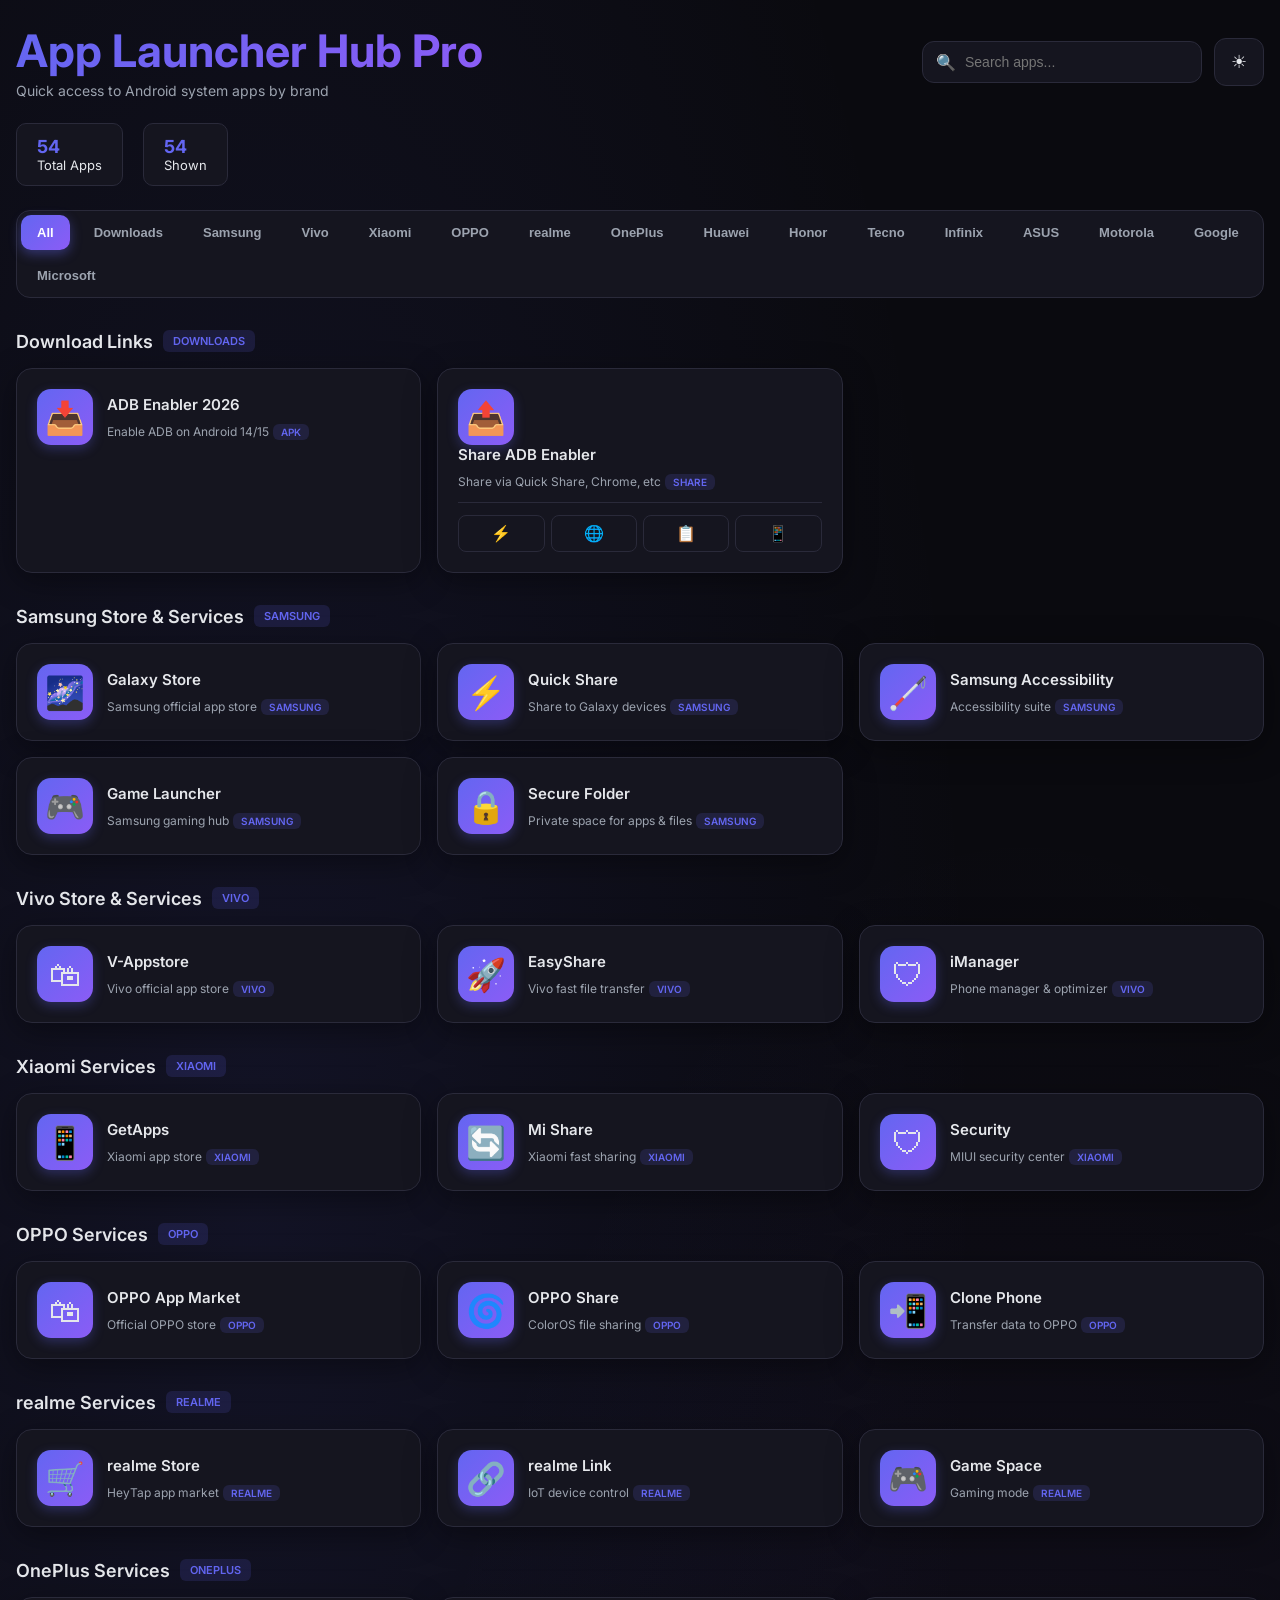
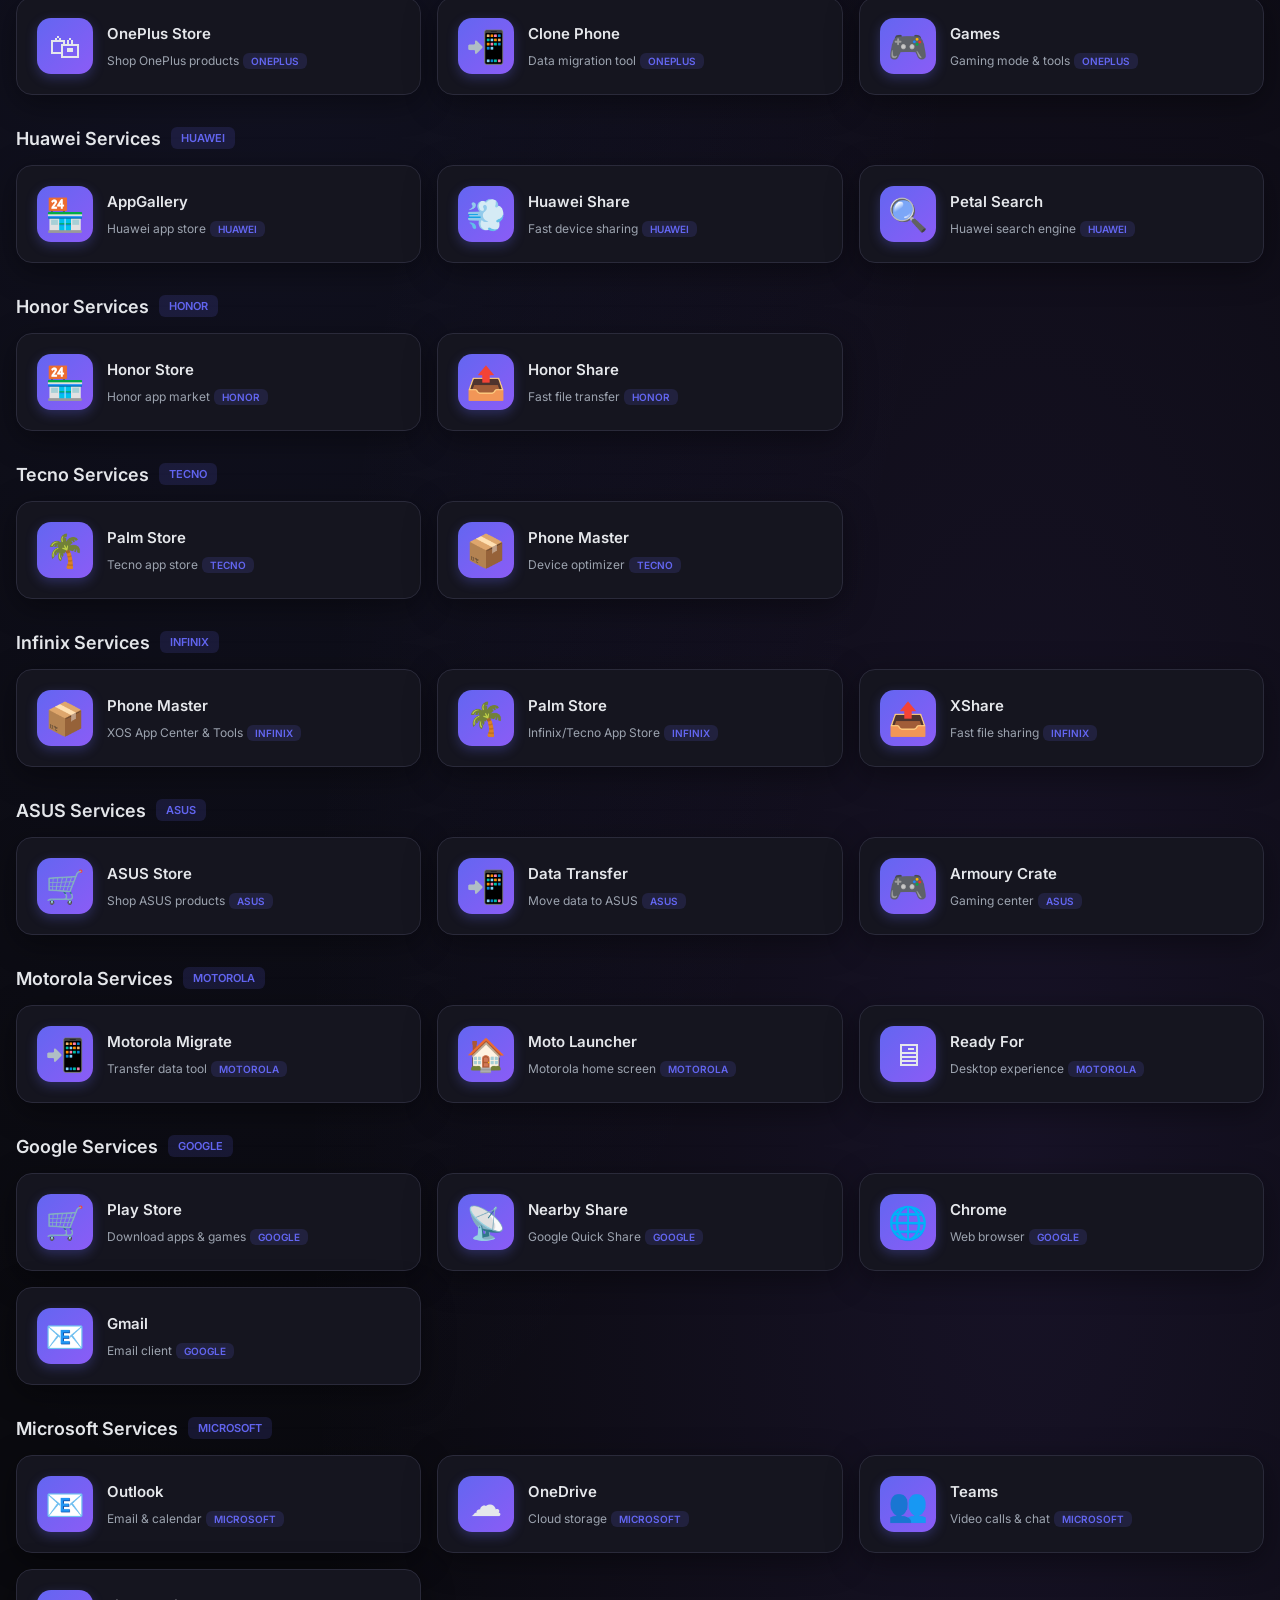
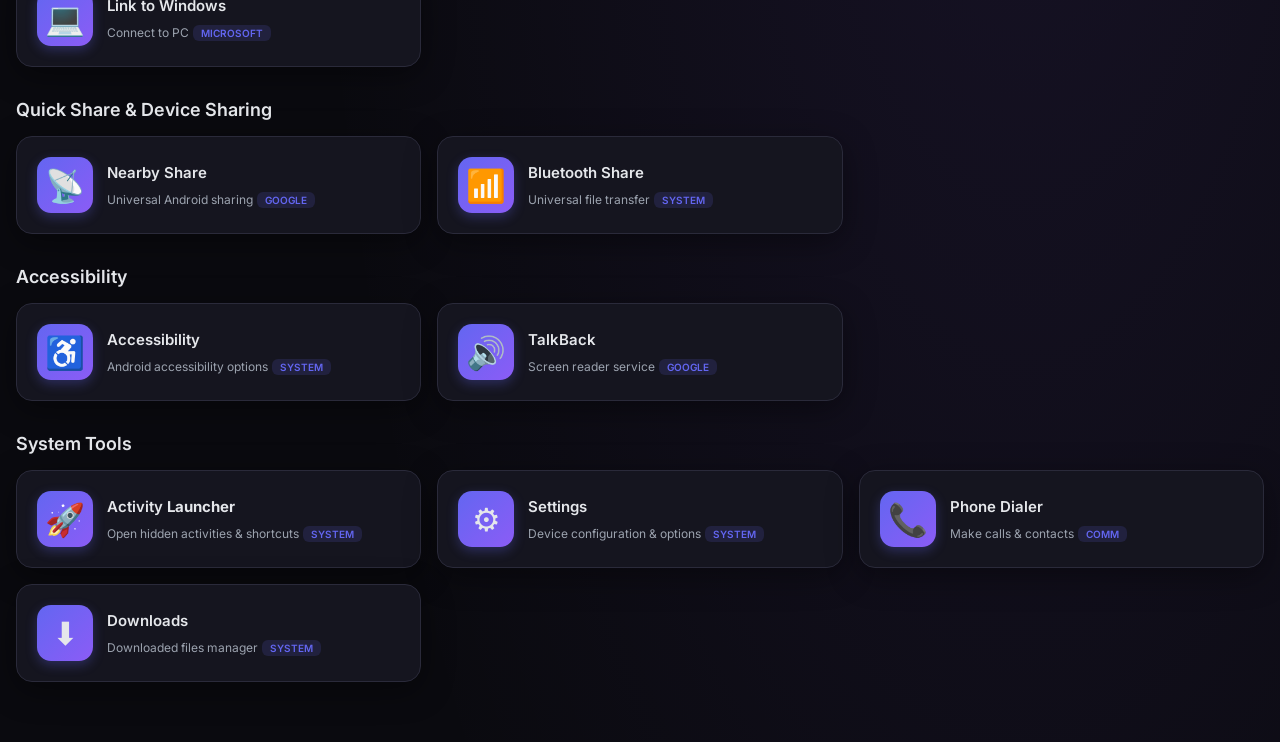
==== index.html @ 44a45a63 "Update index.html" ====
<!DOCTYPE html>
<html lang="en">
<head>
<meta charset="UTF-8">
<meta name="viewport" content="width=device-width, initial-scale=1.0">
<title>App Launcher Hub Pro</title>
<link href="https://fonts.googleapis.com/css2?family=Inter:wght@400;500;600;700&display=swap" rel="stylesheet">
<link rel="stylesheet" href="./style.css">
</head>
<body>
<div class="container">
  <header>
    <div class="title-group">
      <h1>App Launcher Hub Pro</h1>
      <p class="subtitle">Quick access to Android system apps by brand</p>
    </div>
    <div class="controls">
      <div class="search-wrapper">
        <span class="search-icon">🔍</span>
        <input type="text" id="search" placeholder="Search apps...">
      </div>
      <button class="theme-toggle" id="themeToggle">🌙</button>
    </div>
  </header>

  <div class="stats">
    <div class="stat">
      <strong id="totalApps">0</strong>
      Total Apps
    </div>
    <div class="stat">
      <strong id="visibleApps">0</strong>
      Shown
    </div>
  </div>

  <div class="brand-tabs">
    <button class="brand-tab active" data-brand="all">All</button>
    <button class="brand-tab" data-brand="downloads">Downloads</button>
    <button class="brand-tab" data-brand="samsung">Samsung</button>
    <button class="brand-tab" data-brand="vivo">Vivo</button>
    <button class="brand-tab" data-brand="xiaomi">Xiaomi</button>
    <button class="brand-tab" data-brand="oppo">OPPO</button>
    <button class="brand-tab" data-brand="realme">realme</button>
    <button class="brand-tab" data-brand="oneplus">OnePlus</button>
    <button class="brand-tab" data-brand="huawei">Huawei</button>
    <button class="brand-tab" data-brand="honor">Honor</button>
    <button class="brand-tab" data-brand="tecno">Tecno</button>
    <button class="brand-tab" data-brand="infinix">Infinix</button>
    <button class="brand-tab" data-brand="asus">ASUS</button>
    <button class="brand-tab" data-brand="motorola">Motorola</button>
    <button class="brand-tab" data-brand="google">Google</button>
    <button class="brand-tab" data-brand="microsoft">Microsoft</button>
  </div>

  <!-- DOWNLOADS SECTION - DITO KA MAG LAGAY NG LINKS MO -->
  <div class="brand-section" data-brand="downloads">
    <h2 class="section-title">Download Links <span class="section-badge">DOWNLOADS</span></h2>
    
    <div class="grid" id="downloadsGrid">
      
  <!-- ADB ENABLER 2026 - Original mo -->
  <div class="app-card" data-name="adb enabler 2026 apk download">
    <a href="https://www.mediafire.com/file/n7kdr7wq1h5ior5/OctoAdbEnabler.apk/file" target="_blank" rel="noopener">
      <div class="icon">📥</div>
      <div class="app-info">
        <span class="app-name">ADB Enabler 2026</span>
        <span class="app-desc">Enable ADB on Android 14/15</span>
        <span class="app-tag">APK</span>
      </div>
    </a>
  </div>

  <!-- SHARE CARD - Para sa ADB Enabler link mo -->
  <div class="app-card" data-name="share adb enabler 2026">
    <div class="icon">📤</div>
    <div class="app-info">
      <span class="app-name">Share ADB Enabler</span>
      <span class="app-desc">Share via Quick Share, Chrome, etc</span>
      <span class="app-tag">SHARE</span>
    </div>
    <div class="share-actions">
      <button class="share-btn" onclick="shareToQuickShare('https://www.mediafire.com/file/n7kdr7wq1h5ior5/OctoAdbEnabler.apk/file', 'ADB Enabler 2026')" title="Quick Share">⚡</button>
      <button class="share-btn" onclick="shareToChrome('https://www.mediafire.com/file/n7kdr7wq1h5ior5/OctoAdbEnabler.apk/file')" title="Open in Chrome">🌐</button>
      <button class="share-btn" onclick="copyLink('https://www.mediafire.com/file/n7kdr7wq1h5ior5/OctoAdbEnabler.apk/file', this)" title="Copy Link">📋</button>
      <button class="share-btn" onclick="nativeShare('https://www.mediafire.com/file/n7kdr7wq1h5ior5/OctoAdbEnabler.apk/file', 'ADB Enabler 2026')" title="More Options">📱</button>
    </div>
  </div>

</div>

    <!-- SAMSUNG -->
  <div class="brand-section" data-brand="samsung">
    <h2 class="section-title">Samsung Store & Services <span class="section-badge">SAMSUNG</span></h2>
    <div class="grid">
      <div class="app-card" data-name="samsung galaxy store">
        <a href="intent://com.sec.android.app.samsungapps/#Intent;scheme=android-app;end" target="_blank" rel="noopener">
          <div class="icon">🌌</div>
          <div class="app-info">
            <span class="app-name">Galaxy Store</span>
            <span class="app-desc">Samsung official app store</span>
            <span class="app-tag">SAMSUNG</span>
          </div>
        </a>
      </div>

      <div class="app-card" data-name="samsung quick share sharelive">
        <a href="intent://com.samsung.android.app.sharelive/#Intent;scheme=android-app;end" target="_blank" rel="noopener">
          <div class="icon">⚡</div>
          <div class="app-info">
            <span class="app-name">Quick Share</span>
            <span class="app-desc">Share to Galaxy devices</span>
            <span class="app-tag">SAMSUNG</span>
          </div>
        </a>
      </div>

      <div class="app-card" data-name="samsung accessibility">
        <a href="intent://com.samsung.accessibility/#Intent;scheme=android-app;end" target="_blank" rel="noopener">
          <div class="icon">🦯</div>
          <div class="app-info">
            <span class="app-name">Samsung Accessibility</span>
            <span class="app-desc">Accessibility suite</span>
            <span class="app-tag">SAMSUNG</span>
          </div>
        </a>
      </div>

      <div class="app-card" data-name="game launcher samsung">
        <a href="intent://com.samsung.android.gamehome/#Intent;scheme=android-app;end" target="_blank" rel="noopener">
          <div class="icon">🎮</div>
          <div class="app-info">
            <span class="app-name">Game Launcher</span>
            <span class="app-desc">Samsung gaming hub</span>
            <span class="app-tag">SAMSUNG</span>
          </div>
        </a>
      </div>

      <div class="app-card" data-name="secure folder samsung">
        <a href="intent://com.samsung.knox.securefolder/#Intent;scheme=android-app;end" target="_blank" rel="noopener">
          <div class="icon">🔒</div>
          <div class="app-info">
            <span class="app-name">Secure Folder</span>
            <span class="app-desc">Private space for apps & files</span>
            <span class="app-tag">SAMSUNG</span>
          </div>
        </a>
      </div>
    </div>
  </div>

  <!-- VIVO -->
  <div class="brand-section" data-brand="vivo">
    <h2 class="section-title">Vivo Store & Services <span class="section-badge">VIVO</span></h2>
    <div class="grid">
      <div class="app-card" data-name="vivo v-appstore app store">
        <a href="intent://com.vivo.appstore/#Intent;scheme=android-app;end" target="_blank" rel="noopener">
          <div class="icon">🛍</div>
          <div class="app-info">
            <span class="app-name">V-Appstore</span>
            <span class="app-desc">Vivo official app store</span>
            <span class="app-tag">VIVO</span>
          </div>
        </a>
      </div>

      <div class="app-card" data-name="vivo easyshare">
        <a href="intent://com.vivo.easyshare/#Intent;scheme=android-app;end" target="_blank" rel="noopener">
          <div class="icon">🚀</div>
          <div class="app-info">
            <span class="app-name">EasyShare</span>
            <span class="app-desc">Vivo fast file transfer</span>
            <span class="app-tag">VIVO</span>
          </div>
        </a>
      </div>

      <div class="app-card" data-name="vivo imanager iqoo secure">
        <a href="intent://com.iqoo.secure/#Intent;scheme=android-app;end" target="_blank" rel="noopener">
          <div class="icon">🛡</div>
          <div class="app-info">
            <span class="app-name">iManager</span>
            <span class="app-desc">Phone manager & optimizer</span>
            <span class="app-tag">VIVO</span>
          </div>
        </a>
      </div>
    </div>
  </div>

  <!-- XIAOMI -->
  <div class="brand-section" data-brand="xiaomi">
    <h2 class="section-title">Xiaomi Services <span class="section-badge">XIAOMI</span></h2>
    <div class="grid">
      <div class="app-card" data-name="xiaomi mi store getapps">
        <a href="intent://com.xiaomi.mipicks/#Intent;scheme=android-app;end" target="_blank" rel="noopener">
          <div class="icon">📱</div>
          <div class="app-info">
            <span class="app-name">GetApps</span>
            <span class="app-desc">Xiaomi app store</span>
            <span class="app-tag">XIAOMI</span>
          </div>
        </a>
      </div>

      <div class="app-card" data-name="xiaomi mi share">
        <a href="intent://com.miui.mishare/#Intent;scheme=android-app;end" target="_blank" rel="noopener">
          <div class="icon">🔄</div>
          <div class="app-info">
            <span class="app-name">Mi Share</span>
            <span class="app-desc">Xiaomi fast sharing</span>
            <span class="app-tag">XIAOMI</span>
          </div>
        </a>
      </div>

      <div class="app-card" data-name="xiaomi security center">
        <a href="intent://com.miui.securitycenter/#Intent;scheme=android-app;end" target="_blank" rel="noopener">
          <div class="icon">🛡</div>
          <div class="app-info">
            <span class="app-name">Security</span>
            <span class="app-desc">MIUI security center</span>
            <span class="app-tag">XIAOMI</span>
          </div>
        </a>
      </div>
    </div>
  </div>

  <!-- OPPO -->
  <div class="brand-section" data-brand="oppo">
    <h2 class="section-title">OPPO Services <span class="section-badge">OPPO</span></h2>
    <div class="grid">
      <div class="app-card" data-name="oppo app market">
        <a href="intent://com.oppo.market/#Intent;scheme=android-app;end" target="_blank" rel="noopener">
          <div class="icon">🛍</div>
          <div class="app-info">
            <span class="app-name">OPPO App Market</span>
            <span class="app-desc">Official OPPO store</span>
            <span class="app-tag">OPPO</span>
          </div>
        </a>
      </div>

      <div class="app-card" data-name="oppo share coloros">
        <a href="intent://com.coloros.sharescreen/#Intent;scheme=android-app;end" target="_blank" rel="noopener">
          <div class="icon">🌀</div>
          <div class="app-info">
            <span class="app-name">OPPO Share</span>
            <span class="app-desc">ColorOS file sharing</span>
            <span class="app-tag">OPPO</span>
          </div>
        </a>
      </div>

      <div class="app-card" data-name="oppo clone phone">
        <a href="intent://com.coloros.backuprestore/#Intent;scheme=android-app;end" target="_blank" rel="noopener">
          <div class="icon">📲</div>
          <div class="app-info">
            <span class="app-name">Clone Phone</span>
            <span class="app-desc">Transfer data to OPPO</span>
            <span class="app-tag">OPPO</span>
          </div>
        </a>
      </div>
    </div>
  </div>

  <!-- REALME -->
  <div class="brand-section" data-brand="realme">
    <h2 class="section-title">realme Services <span class="section-badge">REALME</span></h2>
    <div class="grid">
      <div class="app-card" data-name="realme store app market heytap">
        <a href="intent://com.heytap.market/#Intent;scheme=android-app;end" target="_blank" rel="noopener">
          <div class="icon">🛒</div>
          <div class="app-info">
            <span class="app-name">realme Store</span>
            <span class="app-desc">HeyTap app market</span>
            <span class="app-tag">REALME</span>
          </div>
        </a>
      </div>

      <div class="app-card" data-name="realme link">
        <a href="intent://com.realme.link/#Intent;scheme=android-app;end" target="_blank" rel="noopener">
          <div class="icon">🔗</div>
          <div class="app-info">
            <span class="app-name">realme Link</span>
            <span class="app-desc">IoT device control</span>
            <span class="app-tag">REALME</span>
          </div>
        </a>
      </div>

      <div class="app-card" data-name="realme game space">
        <a href="intent://com.coloros.gamespace/#Intent;scheme=android-app;end" target="_blank" rel="noopener">
          <div class="icon">🎮</div>
          <div class="app-info">
            <span class="app-name">Game Space</span>
            <span class="app-desc">Gaming mode</span>
            <span class="app-tag">REALME</span>
          </div>
        </a>
      </div>
    </div>
  </div>

  <!-- ONEPLUS -->
  <div class="brand-section" data-brand="oneplus">
    <h2 class="section-title">OnePlus Services <span class="section-badge">ONEPLUS</span></h2>
    <div class="grid">
      <div class="app-card" data-name="oneplus store">
        <a href="intent://com.oneplus.store/#Intent;scheme=android-app;end" target="_blank" rel="noopener">
          <div class="icon">🛍</div>
          <div class="app-info">
            <span class="app-name">OnePlus Store</span>
            <span class="app-desc">Shop OnePlus products</span>
            <span class="app-tag">ONEPLUS</span>
          </div>
        </a>
      </div>

      <div class="app-card" data-name="oneplus clone phone">
        <a href="intent://com.oneplus.backuprestore/#Intent;scheme=android-app;end" target="_blank" rel="noopener">
          <div class="icon">📲</div>
          <div class="app-info">
            <span class="app-name">Clone Phone</span>
            <span class="app-desc">Data migration tool</span>
            <span class="app-tag">ONEPLUS</span>
          </div>
        </a>
      </div>

      <div class="app-card" data-name="oneplus games">
        <a href="intent://com.oneplus.games/#Intent;scheme=android-app;end" target="_blank" rel="noopener">
          <div class="icon">🎮</div>
          <div class="app-info">
            <span class="app-name">Games</span>
            <span class="app-desc">Gaming mode & tools</span>
            <span class="app-tag">ONEPLUS</span>
          </div>
        </a>
      </div>
    </div>
  </div>

  <!-- HUAWEI -->
  <div class="brand-section" data-brand="huawei">
    <h2 class="section-title">Huawei Services <span class="section-badge">HUAWEI</span></h2>
    <div class="grid">
      <div class="app-card" data-name="huawei appgallery">
        <a href="intent://com.huawei.appmarket/#Intent;scheme=android-app;end" target="_blank" rel="noopener">
          <div class="icon">🏪</div>
          <div class="app-info">
            <span class="app-name">AppGallery</span>
            <span class="app-desc">Huawei app store</span>
            <span class="app-tag">HUAWEI</span>
          </div>
        </a>
      </div>

      <div class="app-card" data-name="huawei share airsharing">
        <a href="intent://com.huawei.android.airsharing/#Intent;scheme=android-app;end" target="_blank" rel="noopener">
          <div class="icon">💨</div>
          <div class="app-info">
            <span class="app-name">Huawei Share</span>
            <span class="app-desc">Fast device sharing</span>
            <span class="app-tag">HUAWEI</span>
          </div>
        </a>
      </div>

      <div class="app-card" data-name="huawei petal search">
        <a href="intent://com.huawei.search/#Intent;scheme=android-app;end" target="_blank" rel="noopener">
          <div class="icon">🔍</div>
          <div class="app-info">
            <span class="app-name">Petal Search</span>
            <span class="app-desc">Huawei search engine</span>
            <span class="app-tag">HUAWEI</span>
          </div>
        </a>
      </div>
    </div>
  </div>

  <!-- HONOR -->
  <div class="brand-section" data-brand="honor">
    <h2 class="section-title">Honor Services <span class="section-badge">HONOR</span></h2>
    <div class="grid">
      <div class="app-card" data-name="honor app market">
        <a href="intent://com.hihonor.appmarket/#Intent;scheme=android-app;end" target="_blank" rel="noopener">
          <div class="icon">🏪</div>
          <div class="app-info">
            <span class="app-name">Honor Store</span>
            <span class="app-desc">Honor app market</span>
            <span class="app-tag">HONOR</span>
          </div>
        </a>
      </div>

      <div class="app-card" data-name="honor share">
        <a href="intent://com.hihonor.hishare/#Intent;scheme=android-app;end" target="_blank" rel="noopener">
          <div class="icon">📤</div>
          <div class="app-info">
            <span class="app-name">Honor Share</span>
            <span class="app-desc">Fast file transfer</span>
            <span class="app-tag">HONOR</span>
          </div>
        </a>
      </div>
    </div>
  </div>

  <!-- TECNO -->
  <div class="brand-section" data-brand="tecno">
    <h2 class="section-title">Tecno Services <span class="section-badge">TECNO</span></h2>
    <div class="grid">
      <div class="app-card" data-name="tecno palm store app">
        <a href="intent://com.transsion.appstore/#Intent;scheme=android-app;end" target="_blank" rel="noopener">
          <div class="icon">🌴</div>
          <div class="app-info">
            <span class="app-name">Palm Store</span>
            <span class="app-desc">Tecno app store</span>
            <span class="app-tag">TECNO</span>
          </div>
        </a>
      </div>

      <div class="app-card" data-name="tecno phone master">
        <a href="intent://com.transsion.phonemaster/#Intent;scheme=android-app;end" target="_blank" rel="noopener">
          <div class="icon">📦</div>
          <div class="app-info">
            <span class="app-name">Phone Master</span>
            <span class="app-desc">Device optimizer</span>
            <span class="app-tag">TECNO</span>
          </div>
        </a>
      </div>
    </div>
  </div>

  <!-- INFINIX -->
  <div class="brand-section" data-brand="infinix">
    <h2 class="section-title">Infinix Services <span class="section-badge">INFINIX</span></h2>
    <div class="grid">
      <div class="app-card" data-name="infinix xshare app center xos">
        <a href="intent://com.transsion.phonemaster/#Intent;scheme=android-app;end" target="_blank" rel="noopener">
          <div class="icon">📦</div>
          <div class="app-info">
            <span class="app-name">Phone Master</span>
            <span class="app-desc">XOS App Center & Tools</span>
            <span class="app-tag">INFINIX</span>
          </div>
        </a>
      </div>

      <div class="app-card" data-name="infinix palm store app">
        <a href="intent://com.transsion.appstore/#Intent;scheme=android-app;end" target="_blank" rel="noopener">
          <div class="icon">🌴</div>
          <div class="app-info">
            <span class="app-name">Palm Store</span>
            <span class="app-desc">Infinix/Tecno App Store</span>
            <span class="app-tag">INFINIX</span>
          </div>
        </a>
      </div>

      <div class="app-card" data-name="infinix xshare">
        <a href="intent://com.transsion.xshare/#Intent;scheme=android-app;end" target="_blank" rel="noopener">
          <div class="icon">📤</div>
          <div class="app-info">
            <span class="app-name">XShare</span>
            <span class="app-desc">Fast file sharing</span>
            <span class="app-tag">INFINIX</span>
          </div>
        </a>
      </div>
    </div>
  </div>

  <!-- ASUS -->
 <div class="brand-section" data-brand="asus">
    <h2 class="section-title">ASUS Services <span class="section-badge">ASUS</span></h2>
    <div class="grid">
      <div class="app-card" data-name="asus store">
        <a href="intent://com.asus.eestore/#Intent;scheme=android-app;end" target="_blank" rel="noopener">
          <div class="icon">🛒</div>
          <div class="app-info">
            <span class="app-name">ASUS Store</span>
            <span class="app-desc">Shop ASUS products</span>
            <span class="app-tag">ASUS</span>
          </div>
        </a>
      </div>

      <div class="app-card" data-name="asus data transfer">
        <a href="intent://com.asus.datatransfer/#Intent;scheme=android-app;end" target="_blank" rel="noopener">
          <div class="icon">📲</div>
          <div class="app-info">
            <span class="app-name">Data Transfer</span>
            <span class="app-desc">Move data to ASUS</span>
            <span class="app-tag">ASUS</span>
          </div>
        </a>
      </div>

      <div class="app-card" data-name="asus armoury crate">
        <a href="intent://com.asus.armoury.crate/#Intent;scheme=android-app;end" target="_blank" rel="noopener">
          <div class="icon">🎮</div>
          <div class="app-info">
            <span class="app-name">Armoury Crate</span>
            <span class="app-desc">Gaming center</span>
            <span class="app-tag">ASUS</span>
          </div>
        </a>
      </div>
    </div>
  </div>

  <!-- MOTOROLA -->
  <div class="brand-section" data-brand="motorola">
    <h2 class="section-title">Motorola Services <span class="section-badge">MOTOROLA</span></h2>
    <div class="grid">
      <div class="app-card" data-name="motorola migrate">
        <a href="intent://com.motorola.migrate/#Intent;scheme=android-app;end" target="_blank" rel="noopener">
          <div class="icon">📲</div>
          <div class="app-info">
            <span class="app-name">Motorola Migrate</span>
            <span class="app-desc">Transfer data tool</span>
            <span class="app-tag">MOTOROLA</span>
          </div>
        </a>
      </div>

      <div class="app-card" data-name="moto app launcher">
        <a href="intent://com.motorola.launcher3/#Intent;scheme=android-app;end" target="_blank" rel="noopener">
          <div class="icon">🏠</div>
          <div class="app-info">
            <span class="app-name">Moto Launcher</span>
            <span class="app-desc">Motorola home screen</span>
            <span class="app-tag">MOTOROLA</span>
          </div>
        </a>
      </div>

      <div class="app-card" data-name="moto ready for">
        <a href="intent://com.motorola.readyforassistant/#Intent;scheme=android-app;end" target="_blank" rel="noopener">
          <div class="icon">🖥</div>
          <div class="app-info">
            <span class="app-name">Ready For</span>
            <span class="app-desc">Desktop experience</span>
            <span class="app-tag">MOTOROLA</span>
          </div>
        </a>
      </div>
    </div>
  </div>

  <!-- GOOGLE -->
  <div class="brand-section" data-brand="google">
    <h2 class="section-title">Google Services <span class="section-badge">GOOGLE</span></h2>
    <div class="grid">
      <div class="app-card" data-name="google play store">
        <a href="intent://com.android.vending/#Intent;scheme=android-app;end" target="_blank" rel="noopener">
          <div class="icon">🛒</div>
          <div class="app-info">
            <span class="app-name">Play Store</span>
            <span class="app-desc">Download apps & games</span>
            <span class="app-tag">GOOGLE</span>
          </div>
        </a>
      </div>

      <div class="app-card" data-name="google nearby share quick share">
        <a href="intent://com.google.android.gms/.nearby.sharing.ReceiveSurfaceActivity/#Intent;scheme=android-app;end" target="_blank" rel="noopener">
          <div class="icon">📡</div>
          <div class="app-info">
            <span class="app-name">Nearby Share</span>
            <span class="app-desc">Google Quick Share</span>
            <span class="app-tag">GOOGLE</span>
          </div>
        </a>
      </div>

      <div class="app-card" data-name="google chrome browser">
        <a href="intent://com.android.chrome/#Intent;scheme=android-app;end" target="_blank" rel="noopener">
          <div class="icon">🌐</div>
          <div class="app-info">
            <span class="app-name">Chrome</span>
            <span class="app-desc">Web browser</span>
            <span class="app-tag">GOOGLE</span>
          </div>
        </a>
      </div>

      <div class="app-card" data-name="gmail email">
        <a href="intent://com.google.android.gm/#Intent;scheme=android-app;end" target="_blank" rel="noopener">
          <div class="icon">📧</div>
          <div class="app-info">
            <span class="app-name">Gmail</span>
            <span class="app-desc">Email client</span>
            <span class="app-tag">GOOGLE</span>
          </div>
        </a>
      </div>
    </div>
  </div>

  <!-- MICROSOFT -->
  <div class="brand-section" data-brand="microsoft">
    <h2 class="section-title">Microsoft Services <span class="section-badge">MICROSOFT</span></h2>
    <div class="grid">
      <div class="app-card" data-name="microsoft outlook">
        <a href="intent://com.microsoft.office.outlook/#Intent;scheme=android-app;end" target="_blank" rel="noopener">
          <div class="icon">📧</div>
          <div class="app-info">
            <span class="app-name">Outlook</span>
            <span class="app-desc">Email & calendar</span>
            <span class="app-tag">MICROSOFT</span>
          </div>
        </a>
      </div>

      <div class="app-card" data-name="microsoft onedrive">
        <a href="intent://com.microsoft.skydrive/#Intent;scheme=android-app;end" target="_blank" rel="noopener">
          <div class="icon">☁</div>
          <div class="app-info">
            <span class="app-name">OneDrive</span>
            <span class="app-desc">Cloud storage</span>
            <span class="app-tag">MICROSOFT</span>
          </div>
        </a>
      </div>

      <div class="app-card" data-name="microsoft teams">
        <a href="intent://com.microsoft.teams/#Intent;scheme=android-app;end" target="_blank" rel="noopener">
          <div class="icon">👥</div>
          <div class="app-info">
            <span class="app-name">Teams</span>
            <span class="app-desc">Video calls & chat</span>
            <span class="app-tag">MICROSOFT</span>
          </div>
        </a>
      </div>

      <div class="app-card" data-name="link to windows">
        <a href="intent://com.microsoft.appmanager/#Intent;scheme=android-app;end" target="_blank" rel="noopener">
          <div class="icon">💻</div>
          <div class="app-info">
            <span class="app-name">Link to Windows</span>
            <span class="app-desc">Connect to PC</span>
            <span class="app-tag">MICROSOFT</span>
          </div>
        </a>
      </div>
    </div>
  </div>

  <!-- ALL APPS / SYSTEM -->
  <div class="brand-section" data-brand="all">
    <h2 class="section-title">Quick Share & Device Sharing</h2>
    <div class="grid">
      <div class="app-card" data-name="google nearby share quick share">
        <a href="intent://com.google.android.gms/.nearby.sharing.ReceiveSurfaceActivity/#Intent;scheme=android-app;end" target="_blank" rel="noopener">
          <div class="icon">📡</div>
          <div class="app-info">
            <span class="app-name">Nearby Share</span>
            <span class="app-desc">Universal Android sharing</span>
            <span class="app-tag">GOOGLE</span>
          </div>
        </a>
      </div>

      <div class="app-card" data-name="bluetooth share file transfer">
        <a href="intent://com.android.bluetooth/#Intent;scheme=android-app;end" target="_blank" rel="noopener">
          <div class="icon">📶</div>
          <div class="app-info">
            <span class="app-name">Bluetooth Share</span>
            <span class="app-desc">Universal file transfer</span>
            <span class="app-tag">SYSTEM</span>
          </div>
        </a>
      </div>
    </div>

    <h2 class="section-title">Accessibility</h2>
    <div class="grid">
      <div class="app-card" data-name="accessibility settings">
        <a href="intent://com.android.settings/.accessibility.AccessibilitySettingsActivity/#Intent;scheme=android-app;end" target="_blank" rel="noopener">
          <div class="icon">♿</div>
          <div class="app-info">
            <span class="app-name">Accessibility</span>
            <span class="app-desc">Android accessibility options</span>
            <span class="app-tag">SYSTEM</span>
          </div>
        </a>
      </div>

      <div class="app-card" data-name="talkback screen reader">
        <a href="intent://com.google.android.marvin.talkback/#Intent;scheme=android-app;end" target="_blank" rel="noopener">
          <div class="icon">🔊</div>
          <div class="app-info">
            <span class="app-name">TalkBack</span>
            <span class="app-desc">Screen reader service</span>
            <span class="app-tag">GOOGLE</span>
          </div>
        </a>
      </div>
    </div>

    <h2 class="section-title">System Tools</h2>
    <div class="grid">
      <div class="app-card" data-name="activity launcher hidden activities">
        <a href="intent://de.szalkowski.activitylauncher/#Intent;scheme=android-app;end" target="_blank" rel="noopener">
          <div class="icon">🚀</div>
          <div class="app-info">
            <span class="app-name">Activity <strong>Launcher</strong></span>
            <span class="app-desc">Open hidden activities & shortcuts</span>
            <span class="app-tag">SYSTEM</span>
          </div>
        </a>
      </div>

      <div class="app-card" data-name="settings device configuration">
        <a href="intent://com.android.settings/#Intent;scheme=android-app;end" target="_blank" rel="noopener">
          <div class="icon">⚙</div>
          <div class="app-info">
            <span class="app-name">Settings</span>
            <span class="app-desc">Device configuration & options</span>
            <span class="app-tag">SYSTEM</span>
          </div>
        </a>
      </div>

      <div class="app-card" data-name="phone dialer call">
        <a href="intent://com.android.dialer/#Intent;scheme=android-app;end" target="_blank" rel="noopener">
          <div class="icon">📞</div>
          <div class="app-info">
            <span class="app-name">Phone Dialer</span>
            <span class="app-desc">Make calls & contacts</span>
            <span class="app-tag">COMM</span>
          </div>
        </a>
      </div>

      <div class="app-card" data-name="downloads files">
        <a href="intent://com.android.documentsui/#Intent;scheme=android-app;end" target="_blank" rel="noopener">
          <div class="icon">⬇</div>
          <div class="app-info">
            <span class="app-name">Downloads</span>
            <span class="app-desc">Downloaded files manager</span>
            <span class="app-tag">SYSTEM</span>
          </div>
        </a>
      </div>
    </div>
  </div>

  <div class="no-results" id="noResults">
    <h3>No apps found</h3>
    <p>Try searching with different keywords</p>
  </div>
</div>

<script>
  // Theme toggle
  const themeToggle = document.getElementById('themeToggle');
  const html = document.documentElement;
  const currentTheme = localStorage.getItem('theme') || 'dark';
  
  html.setAttribute('data-theme', currentTheme);
  themeToggle.textContent = currentTheme === 'dark' ? '☀' : '🌙';
  
  themeToggle.addEventListener('click', () => {
    const newTheme = html.getAttribute('data-theme') === 'dark' ? 'light' : 'dark';
    html.setAttribute('data-theme', newTheme);
    localStorage.setItem('theme', newTheme);
    themeToggle.textContent = newTheme === 'dark' ? '☀' : '🌙';
  });

  // Brand tab switching
  const brandTabs = document.querySelectorAll('.brand-tab');
  const brandSections = document.querySelectorAll('.brand-section');
  const allCards = document.querySelectorAll('.app-card');
  const totalApps = document.getElementById('totalApps');
  const visibleApps = document.getElementById('visibleApps');
  const noResults = document.getElementById('noResults');
  const search = document.getElementById('search');
  
  let currentBrand = 'all';
  
  function updateCounts() {
    const visible = document.querySelectorAll('.app-card:not([style*="display: none"])').length;
    visibleApps.textContent = visible;
    noResults.style.display = visible === 0 ? 'block' : 'none';
  }
  
  function filterByBrand(brand) {
    currentBrand = brand;
    
    brandSections.forEach(section => {
      const sectionBrand = section.dataset.brand;
      
      if (brand === 'all') {
        // Show lahat pag "All"
        section.style.display = 'block';
      } else {
        // Show lang yung matching brand
        if (sectionBrand === brand) {
          section.style.display = 'block';
        } else {
          section.style.display = 'none';
        }
      }
    });
    
    filterBySearch(search.value);
  }
  
  function filterBySearch(query) {
    const q = query.toLowerCase();
    let visible = 0;
    
    allCards.forEach(card => {
      const text = card.dataset.name.toLowerCase();
      const parentSection = card.closest('.brand-section');
      const sectionBrand = parentSection.dataset.brand;
      
      const matchesSearch = text.includes(q);
      const matchesBrand = currentBrand === 'all' || sectionBrand === currentBrand;
      
      if (matchesSearch && matchesBrand) {
        card.style.display = 'block';
        visible++;
      } else {
        card.style.display = 'none';
      }
    });
    
    visibleApps.textContent = visible;
    noResults.style.display = visible === 0 ? 'block' : 'none';
  }
  
  brandTabs.forEach(tab => {
    tab.addEventListener('click', () => {
      brandTabs.forEach(t => t.classList.remove('active'));
      tab.classList.add('active');
      filterByBrand(tab.dataset.brand);
    });
  });
  
  search.addEventListener('input', (e) => {
    filterBySearch(e.target.value);
  });
  
  // Initialize - show lahat sa start
  totalApps.textContent = allCards.length;
  filterByBrand('all');

  // Share functions
  function shareToQuickShare(url, title) {
    window.location.href = `intent://send?text=${encodeURIComponent(url)}&title=${encodeURIComponent(title)}#Intent;action=android.intent.action.SEND;type=text/plain;package=com.samsung.android.app.sharelive;end`;
  }

  function shareToChrome(url) {
    window.location.href = `intent://${url.replace(/^https?:\/\//, '')}#Intent;scheme=https;package=com.android.chrome;end`;
  }

  async function copyLink(url, btn) {
    await navigator.clipboard.writeText(url);
    const originalText = btn.textContent;
    btn.textContent = '✓';
    setTimeout(() => btn.textContent = originalText, 1500);
  }

  async function nativeShare(url, title) {
    if (navigator.share) {
      try {
        await navigator.share({ title: title, text: title, url: url });
      } catch (err) {
        console.log('Share cancelled');
      }
    } else {
      await navigator.clipboard.writeText(url);
      alert('Link copied to clipboard!');
    }
  }
</script>
</body>
</html>
---- style.css ----
:root {
  --bg: #0a0a0f;
  --card: #15151f;
  --card-hover: #1e1e2e;
  --text: #e5e7eb;
  --text-muted: #9ca3af;
  --accent: #6366f1;
  --accent2: #8b5cf6;
  --border: #2a2a3a;
  --shadow: 0 8px 32px rgba(0,0,0,0.4);
  --glow: 0 0 20px rgba(99, 102, 241, 0.3);
  --samsung: #1428A0;
  --vivo: #415FFF;
  --xiaomi: #FF6900;
  --oppo: #128C4B;
  --realme: #FFC915;
  --oneplus: #EB0028;
  --huawei: #CF0A2C;
  --tecno: #00AEEF;
  --infinix: #7BC043;
  --google: #4285F4;
  --microsoft: #00A4EF;
  --asus: #00539B;
  --honor: #00B5E2;
  --motorola: #5C92FA;
}

[data-theme="light"] {
  --bg: #f8fafc;
  --card: #ffffff;
  --card-hover: #f1f5f9;
  --text: #0f172a;
  --text-muted: #64748b;
  --accent: #4f46e5;
  --accent2: #7c3aed;
  --border: #e2e8f0;
  --shadow: 0 8px 32px rgba(0,0,0,0.08);
  --glow: 0 0 20px rgba(79, 70, 229, 0.2);
}

* { 
  box-sizing: border-box; 
  margin: 0; 
  padding: 0; 
}

body {
  font-family: 'Inter', sans-serif;
  background: var(--bg);
  color: var(--text);
  transition: all 0.3s;
  min-height: 100vh;
  background-image: 
    radial-gradient(at 20% 30%, rgba(99, 102, 241, 0.1) 0px, transparent 50%),
    radial-gradient(at 80% 70%, rgba(139, 92, 246, 0.1) 0px, transparent 50%);
}

.container { 
  max-width: 1400px; 
  margin: 0 auto; 
  padding: 24px 16px 60px;
}

header {
  display: flex;
  justify-content: space-between;
  align-items: center;
  margin-bottom: 24px;
  flex-wrap: wrap;
  gap: 16px;
}

.title-group h1 {
  font-size: clamp(1.8rem, 4vw, 2.8rem);
  font-weight: 700;
  background: linear-gradient(135deg, var(--accent), var(--accent2));
  -webkit-background-clip: text;
  -webkit-text-fill-color: transparent;
  background-clip: text;
  margin-bottom: 4px;
}

.subtitle {
  color: var(--text-muted);
  font-size: 14px;
}

.controls {
  display: flex;
  gap: 12px;
  align-items: center;
  flex-wrap: wrap;
}

.search-wrapper {
  position: relative;
}

#search {
  background: var(--card);
  border: 1px solid var(--border);
  color: var(--text);
  padding: 12px 16px 12px 42px;
  border-radius: 12px;
  font-size: 14px;
  width: 280px;
  transition: 0.2s;
}

#search:focus {
  outline: none;
  border-color: var(--accent);
  box-shadow: var(--glow);
}

.search-icon {
  position: absolute;
  left: 14px;
  top: 50%;
  transform: translateY(-50%);
  color: var(--text-muted);
  pointer-events: none;
}

.theme-toggle {
  background: var(--card);
  border: 1px solid var(--border);
  color: var(--text);
  padding: 12px 16px;
  border-radius: 12px;
  cursor: pointer;
  font-size: 18px;
  transition: 0.2s;
}

.theme-toggle:hover { 
  background: var(--card-hover);
  box-shadow: var(--glow);
}

.stats {
  display: flex;
  gap: 20px;
  margin-bottom: 24px;
  flex-wrap: wrap;
}

.stat {
  background: var(--card);
  border: 1px solid var(--border);
  padding: 12px 20px;
  border-radius: 10px;
  font-size: 13px;
}

.stat strong {
  color: var(--accent);
  font-size: 18px;
  display: block;
}

.brand-tabs {
  display: flex;
  gap: 8px;
  margin-bottom: 24px;
  flex-wrap: wrap;
  padding: 4px;
  background: var(--card);
  border: 1px solid var(--border);
  border-radius: 14px;
}

.brand-tab {
  padding: 10px 16px;
  border: none;
  background: transparent;
  color: var(--text-muted);
  border-radius: 10px;
  cursor: pointer;
  font-weight: 600;
  font-size: 13px;
  transition: all 0.3s cubic-bezier(0.4, 0, 0.2, 1);
  position: relative;
  white-space: nowrap;
}

.brand-tab:hover {
  color: var(--text);
  background: var(--card-hover);
}

.brand-tab.active {
  background: linear-gradient(135deg, var(--accent), var(--accent2));
  color: white;
  box-shadow: 0 4px 12px rgba(99, 102, 241, 0.4);
}

.brand-tab[data-brand="samsung"].active { background: linear-gradient(135deg, #1428A0, #1E3A8A); }
.brand-tab[data-brand="vivo"].active { background: linear-gradient(135deg, #415FFF, #6366f1); }
.brand-tab[data-brand="xiaomi"].active { background: linear-gradient(135deg, #FF6900, #FB923C); }
.brand-tab[data-brand="oppo"].active { background: linear-gradient(135deg, #128C4B, #16A34A); }
.brand-tab[data-brand="realme"].active { background: linear-gradient(135deg, #FFC915, #FBBF24); color: #000; }
.brand-tab[data-brand="oneplus"].active { background: linear-gradient(135deg, #EB0028, #DC2626); }
.brand-tab[data-brand="huawei"].active { background: linear-gradient(135deg, #CF0A2C, #DC2626); }
.brand-tab[data-brand="tecno"].active { background: linear-gradient(135deg, #00AEEF, #0EA5E9); }
.brand-tab[data-brand="infinix"].active { background: linear-gradient(135deg, #7BC043, #65A30D); }
.brand-tab[data-brand="google"].active { background: linear-gradient(135deg, #4285F4, #2563EB); }
.brand-tab[data-brand="microsoft"].active { background: linear-gradient(135deg, #00A4EF, #0284C7); }
.brand-tab[data-brand="asus"].active { background: linear-gradient(135deg, #00539B, #1E40AF); }
.brand-tab[data-brand="honor"].active { background: linear-gradient(135deg, #00B5E2, #0891B2); }
.brand-tab[data-brand="motorola"].active { background: linear-gradient(135deg, #5C92FA, #3B82F6); }
.brand-tab[data-brand="downloads"].active { background: linear-gradient(135deg, #10B981, #059669); }

.section-title {
  font-size: 18px;
  font-weight: 600;
  margin: 32px 0 16px;
  color: var(--text);
  display: flex;
  align-items: center;
  gap: 10px;
}

.section-badge {
  font-size: 11px;
  padding: 4px 10px;
  border-radius: 6px;
  background: rgba(99, 102, 241, 0.15);
  color: var(--accent);
  font-weight: 600;
}

.grid {
  display: grid;
  grid-template-columns: repeat(auto-fill, minmax(320px, 1fr));
  gap: 16px;
  animation: fadeIn 0.4s ease-out;
}

@keyframes fadeIn {
  from {
    opacity: 0;
    transform: translateY(10px);
  }
  to {
    opacity: 1;
    transform: translateY(0);
  }
}

.app-card {
  background: var(--card);
  border: 1px solid var(--border);
  border-radius: 16px;
  padding: 20px;
  transition: all 0.3s cubic-bezier(0.4, 0, 0.2, 1);
  box-shadow: var(--shadow);
  position: relative;
  overflow: hidden;
}

.app-card::before {
  content: '';
  position: absolute;
  top: 0;
  left: 0;
  right: 0;
  height: 3px;
  background: linear-gradient(90deg, var(--accent), var(--accent2));
  transform: scaleX(0);
  transform-origin: left;
  transition: transform 0.3s;
}

.app-card:hover {
  border-color: var(--accent);
  background: var(--card-hover);
  transform: translateY(-4px);
  box-shadow: var(--glow), var(--shadow);
}

.app-card:hover::before {
  transform: scaleX(1);
}

.app-card a {
  color: var(--text);
  text-decoration: none;
  display: flex;
  align-items: center;
  gap: 14px;
}

.icon {
  font-size: 2rem;
  width: 56px;
  height: 56px;
  display: flex;
  align-items: center;
  justify-content: center;
  background: linear-gradient(135deg, var(--accent), var(--accent2));
  border-radius: 14px;
  flex-shrink: 0;
  box-shadow: 0 4px 12px rgba(99, 102, 241, 0.3);
}

.app-info { flex: 1; }

.app-name { 
  display: block; 
  margin-bottom: 4px;
  font-weight: 600;
  font-size: 15px;
}

.app-desc { 
  font-size: 12px; 
  color: var(--text-muted); 
  font-weight: 400;
}

.app-tag {
  display: inline-block;
  background: rgba(99, 102, 241, 0.15);
  color: var(--accent);
  padding: 2px 8px;
  border-radius: 6px;
  font-size: 10px;
  font-weight: 600;
  margin-top: 6px;
}

.no-results {
  text-align: center;
  padding: 60px 20px;
  color: var(--text-muted);
  display: none;
}

.hidden {
  display: none !important;
}

.download-note {
  background: rgba(16, 185, 129, 0.1);
  border: 1px solid rgba(16, 185, 129, 0.3);
  border-radius: 12px;
  padding: 16px;
  margin-bottom: 20px;
  font-size: 13px;
  color: var(--text-muted);
}

.download-note strong {
  color: var(--text);
}

/* Share buttons sa download cards */
.share-actions {
  display: flex;
  gap: 6px;
  margin-top: 12px;
  padding-top: 12px;
  border-top: 1px solid var(--border);
}

.share-btn {
  flex: 1;
  background: var(--card);
  border: 1px solid var(--border);
  color: var(--text-muted);
  padding: 8px;
  border-radius: 8px;
  cursor: pointer;
  font-size: 16px;
  transition: all 0.2s;
}

.share-btn:hover {
  background: var(--accent);
  color: white;
  border-color: var(--accent);
  transform: translateY(-2px);
}

.share-btn:active {
  transform: scale(0.95);
}

@media (max-width: 768px) {
  .grid { grid-template-columns: 1fr; }
  #search { width: 100%; }
  .controls { width: 100%; }
  .search-wrapper { flex: 1; }
  .brand-tabs { overflow-x: auto; flex-wrap: nowrap; }
}
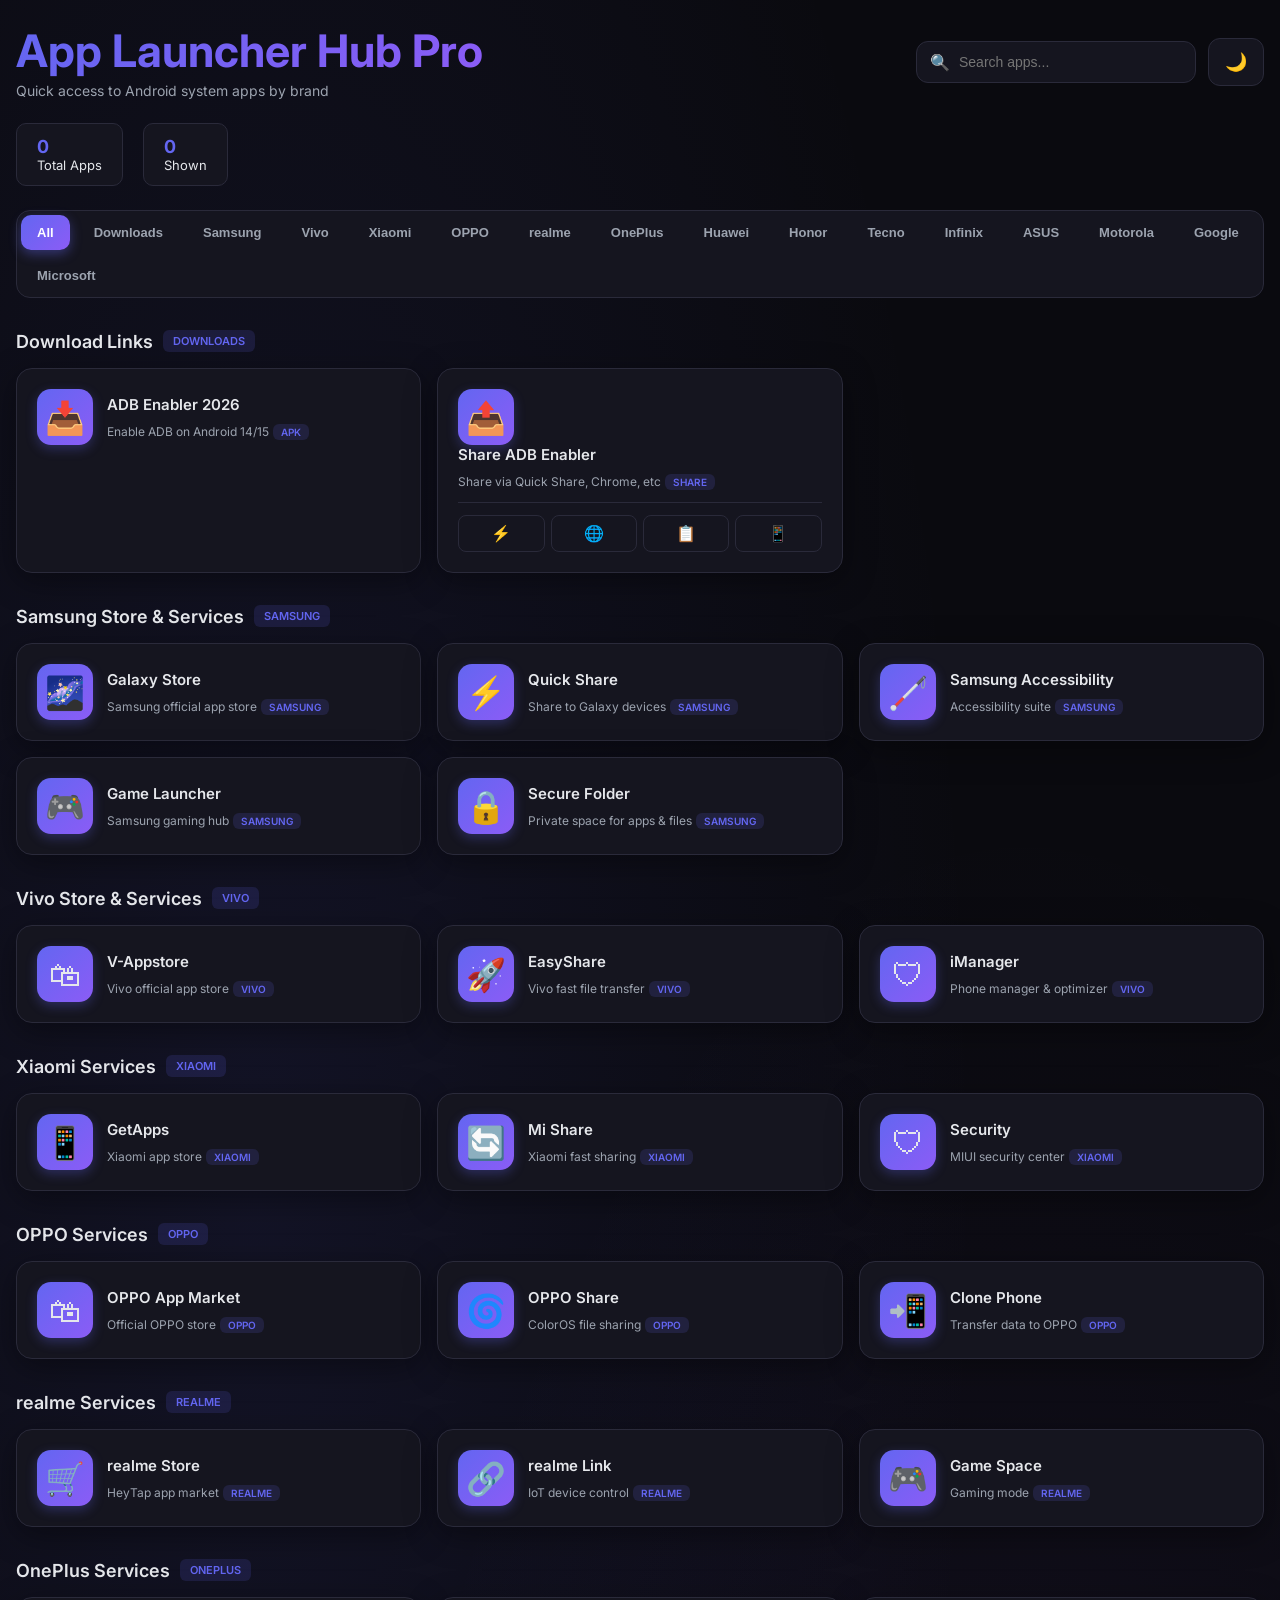
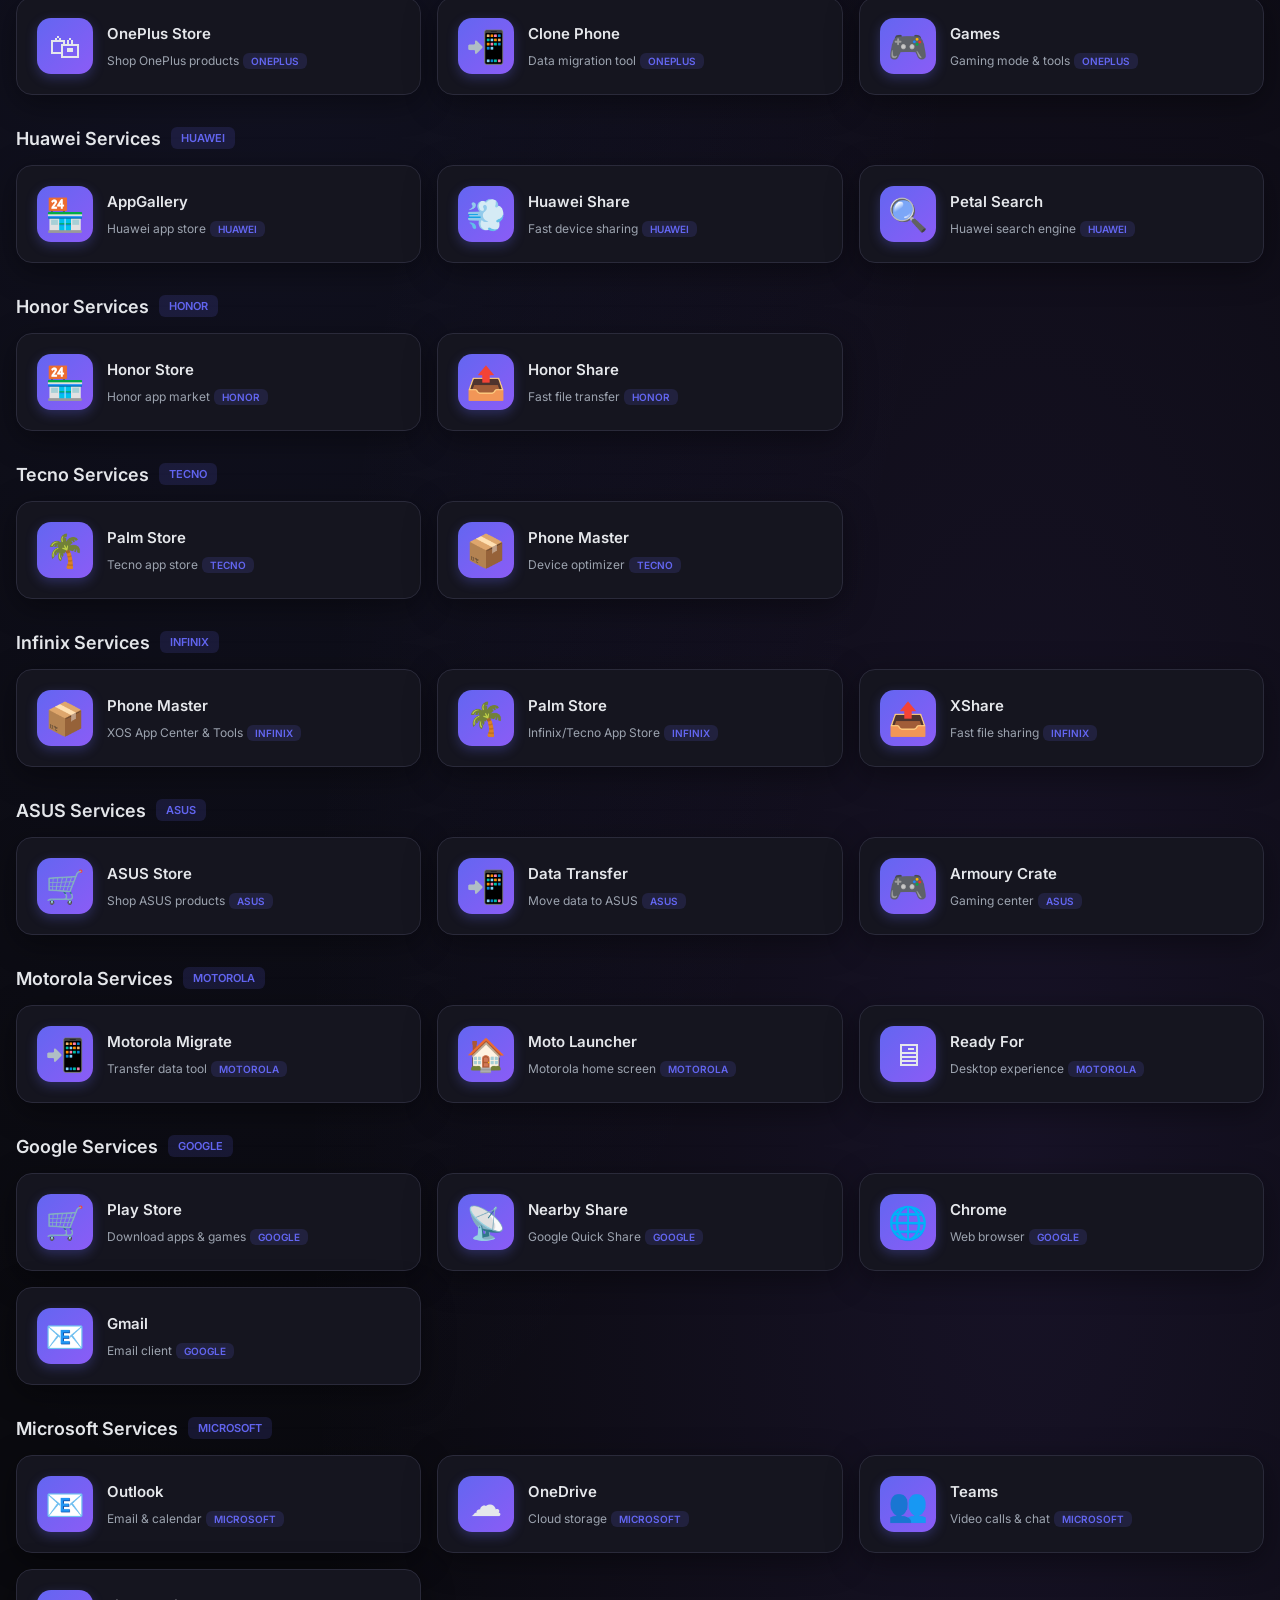
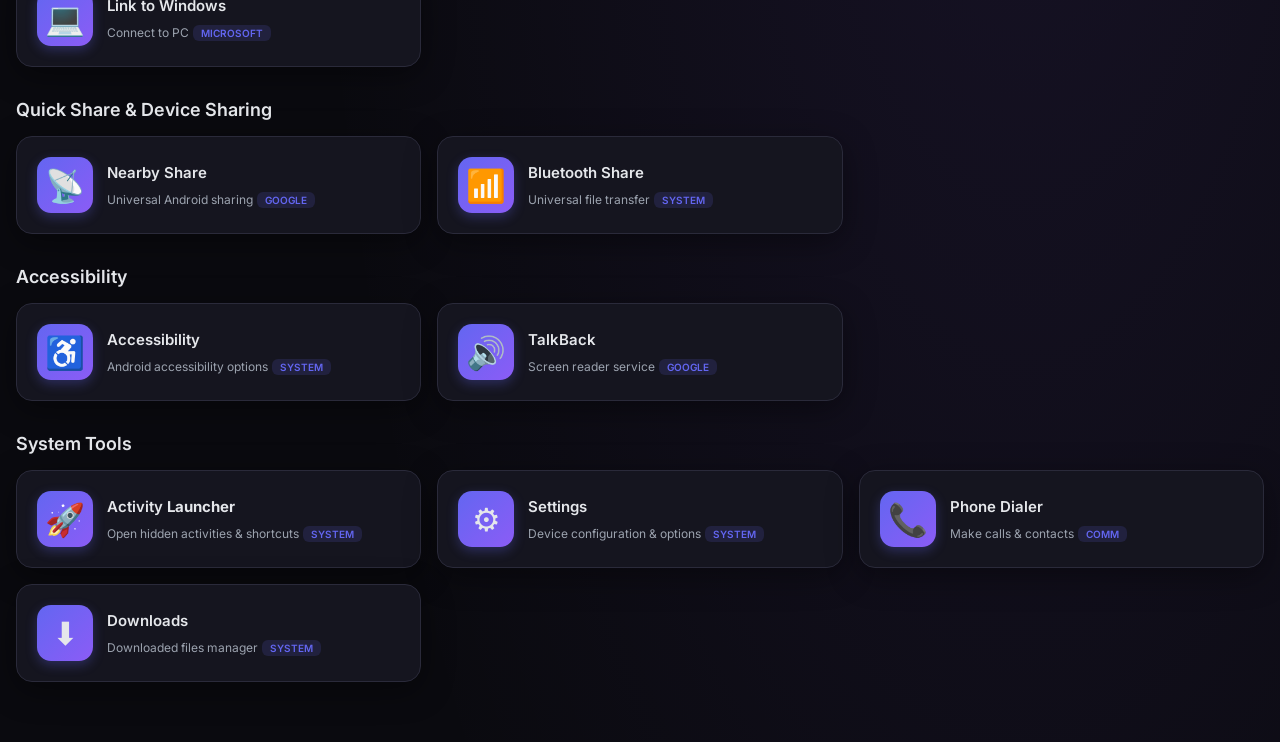
==== commit 9708d041: "Update index.html" ====
--- a/index.html
+++ b/index.html
@@ -763,129 +763,6 @@
   </div>
 </div>
 
-<script>
-  // Theme toggle
-  const themeToggle = document.getElementById('themeToggle');
-  const html = document.documentElement;
-  const currentTheme = localStorage.getItem('theme') || 'dark';
-  
-  html.setAttribute('data-theme', currentTheme);
-  themeToggle.textContent = currentTheme === 'dark' ? '☀' : '🌙';
-  
-  themeToggle.addEventListener('click', () => {
-    const newTheme = html.getAttribute('data-theme') === 'dark' ? 'light' : 'dark';
-    html.setAttribute('data-theme', newTheme);
-    localStorage.setItem('theme', newTheme);
-    themeToggle.textContent = newTheme === 'dark' ? '☀' : '🌙';
-  });
-
-  // Brand tab switching
-  const brandTabs = document.querySelectorAll('.brand-tab');
-  const brandSections = document.querySelectorAll('.brand-section');
-  const allCards = document.querySelectorAll('.app-card');
-  const totalApps = document.getElementById('totalApps');
-  const visibleApps = document.getElementById('visibleApps');
-  const noResults = document.getElementById('noResults');
-  const search = document.getElementById('search');
-  
-  let currentBrand = 'all';
-  
-  function updateCounts() {
-    const visible = document.querySelectorAll('.app-card:not([style*="display: none"])').length;
-    visibleApps.textContent = visible;
-    noResults.style.display = visible === 0 ? 'block' : 'none';
-  }
-  
-  function filterByBrand(brand) {
-    currentBrand = brand;
-    
-    brandSections.forEach(section => {
-      const sectionBrand = section.dataset.brand;
-      
-      if (brand === 'all') {
-        // Show lahat pag "All"
-        section.style.display = 'block';
-      } else {
-        // Show lang yung matching brand
-        if (sectionBrand === brand) {
-          section.style.display = 'block';
-        } else {
-          section.style.display = 'none';
-        }
-      }
-    });
-    
-    filterBySearch(search.value);
-  }
-  
-  function filterBySearch(query) {
-    const q = query.toLowerCase();
-    let visible = 0;
-    
-    allCards.forEach(card => {
-      const text = card.dataset.name.toLowerCase();
-      const parentSection = card.closest('.brand-section');
-      const sectionBrand = parentSection.dataset.brand;
-      
-      const matchesSearch = text.includes(q);
-      const matchesBrand = currentBrand === 'all' || sectionBrand === currentBrand;
-      
-      if (matchesSearch && matchesBrand) {
-        card.style.display = 'block';
-        visible++;
-      } else {
-        card.style.display = 'none';
-      }
-    });
-    
-    visibleApps.textContent = visible;
-    noResults.style.display = visible === 0 ? 'block' : 'none';
-  }
-  
-  brandTabs.forEach(tab => {
-    tab.addEventListener('click', () => {
-      brandTabs.forEach(t => t.classList.remove('active'));
-      tab.classList.add('active');
-      filterByBrand(tab.dataset.brand);
-    });
-  });
-  
-  search.addEventListener('input', (e) => {
-    filterBySearch(e.target.value);
-  });
-  
-  // Initialize - show lahat sa start
-  totalApps.textContent = allCards.length;
-  filterByBrand('all');
-
-  // Share functions
-  function shareToQuickShare(url, title) {
-    window.location.href = `intent://send?text=${encodeURIComponent(url)}&title=${encodeURIComponent(title)}#Intent;action=android.intent.action.SEND;type=text/plain;package=com.samsung.android.app.sharelive;end`;
-  }
-
-  function shareToChrome(url) {
-    window.location.href = `intent://${url.replace(/^https?:\/\//, '')}#Intent;scheme=https;package=com.android.chrome;end`;
-  }
-
-  async function copyLink(url, btn) {
-    await navigator.clipboard.writeText(url);
-    const originalText = btn.textContent;
-    btn.textContent = '✓';
-    setTimeout(() => btn.textContent = originalText, 1500);
-  }
-
-  async function nativeShare(url, title) {
-    if (navigator.share) {
-      try {
-        await navigator.share({ title: title, text: title, url: url });
-      } catch (err) {
-        console.log('Share cancelled');
-      }
-    } else {
-      await navigator.clipboard.writeText(url);
-      alert('Link copied to clipboard!');
-    }
-  }
-</script>
+<script src="./script.js"></script>
 </body>
 </html>
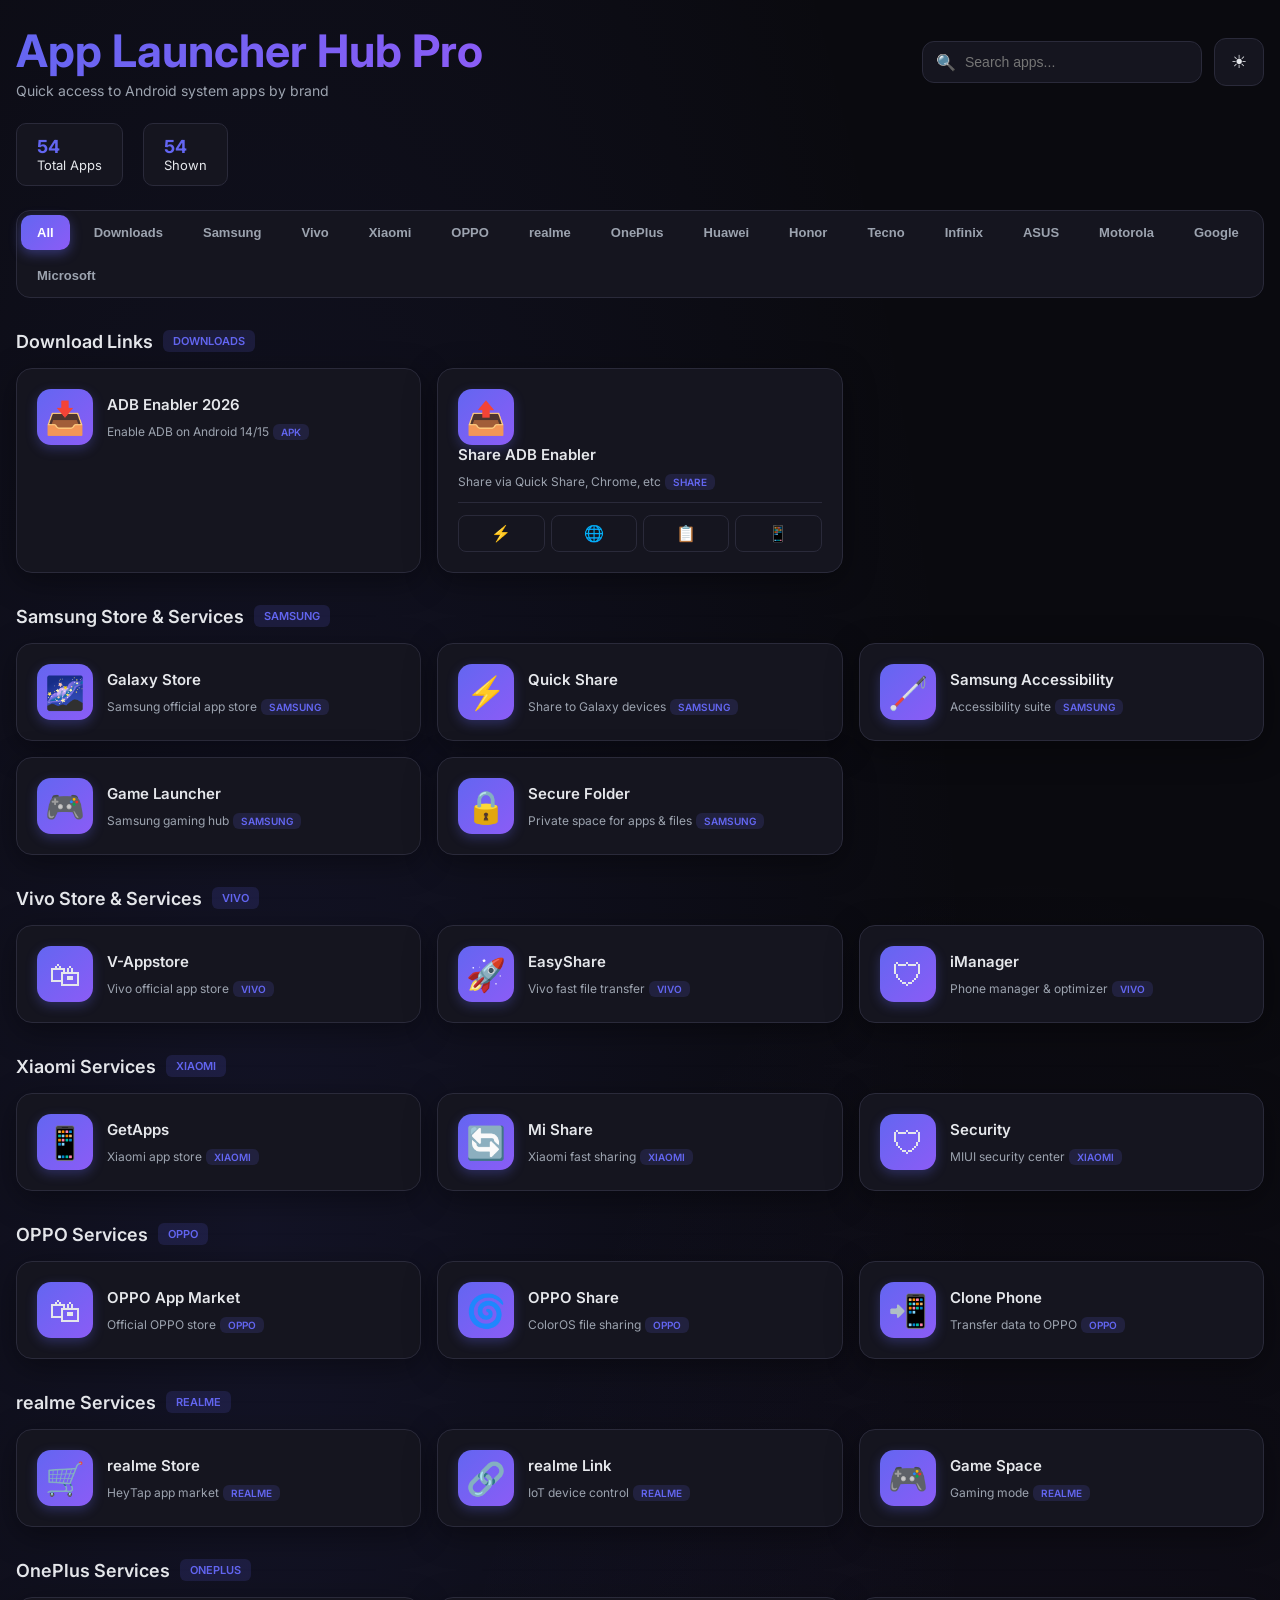
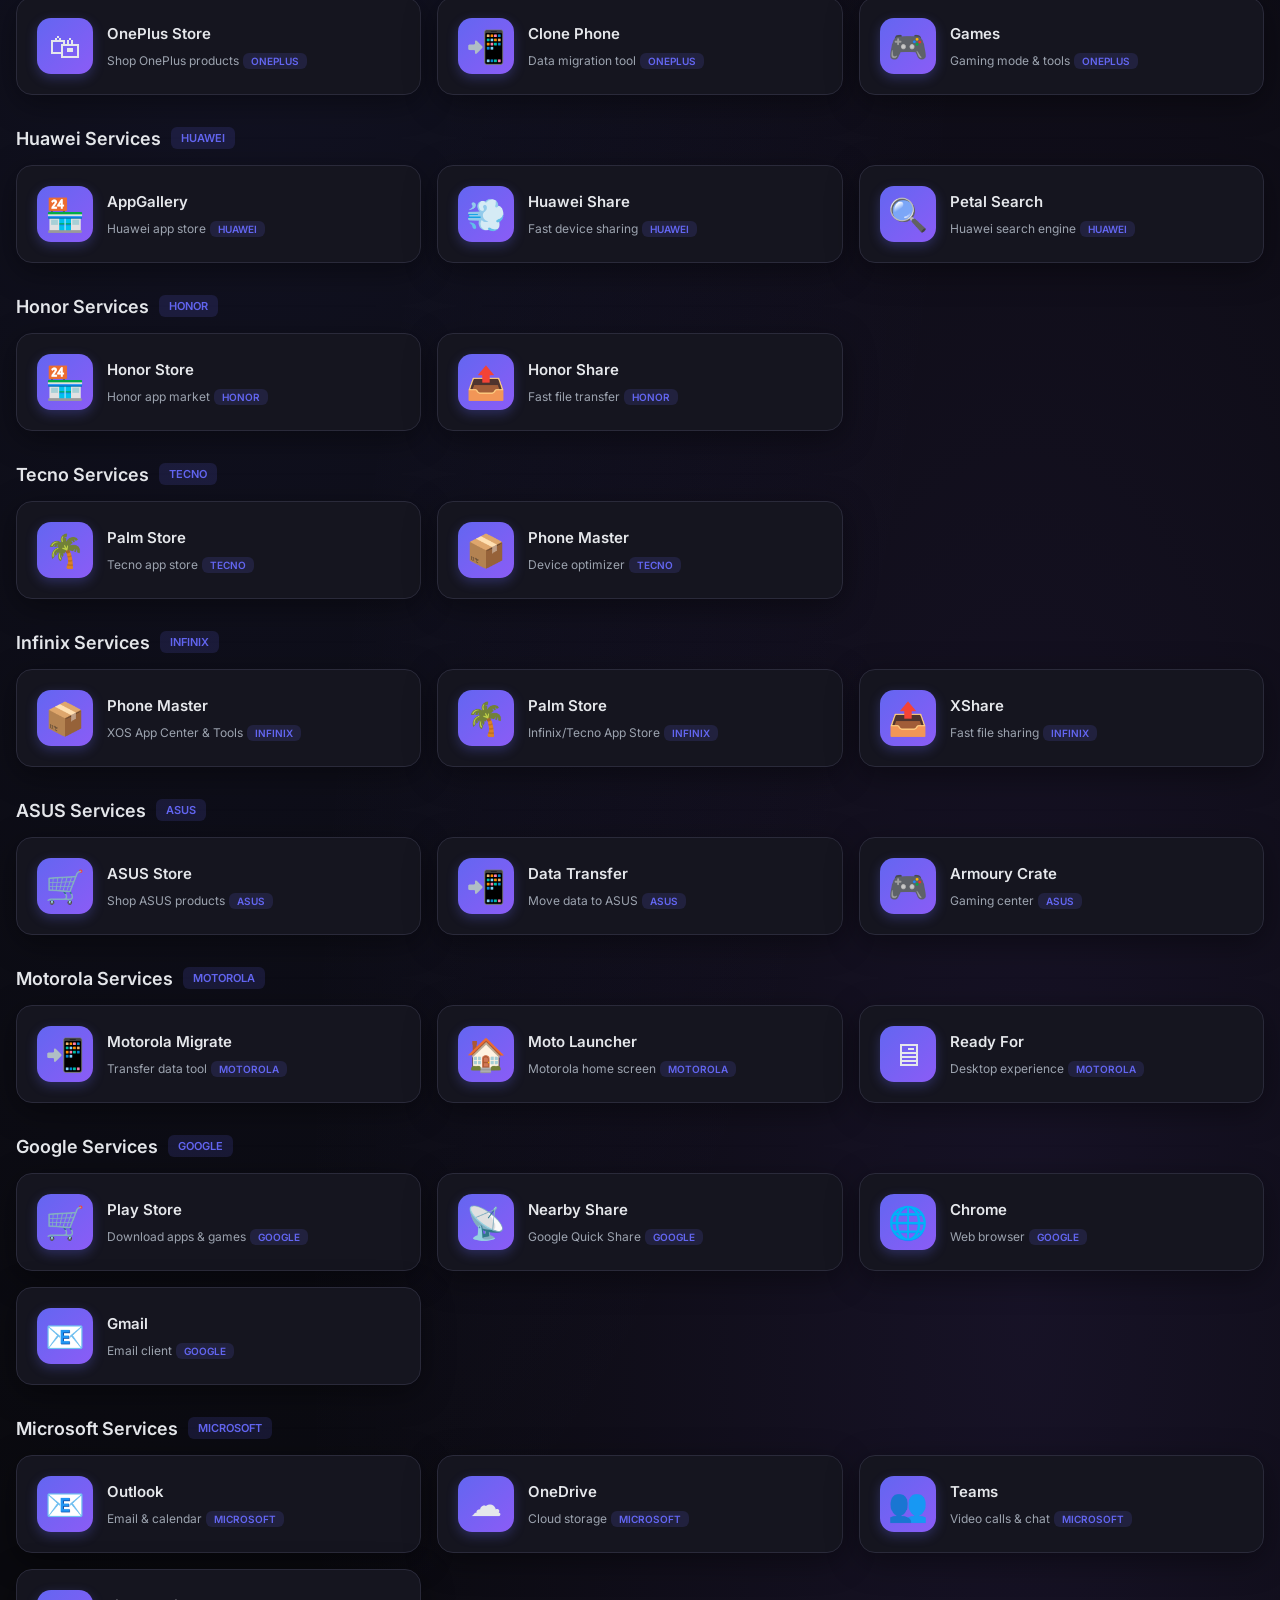
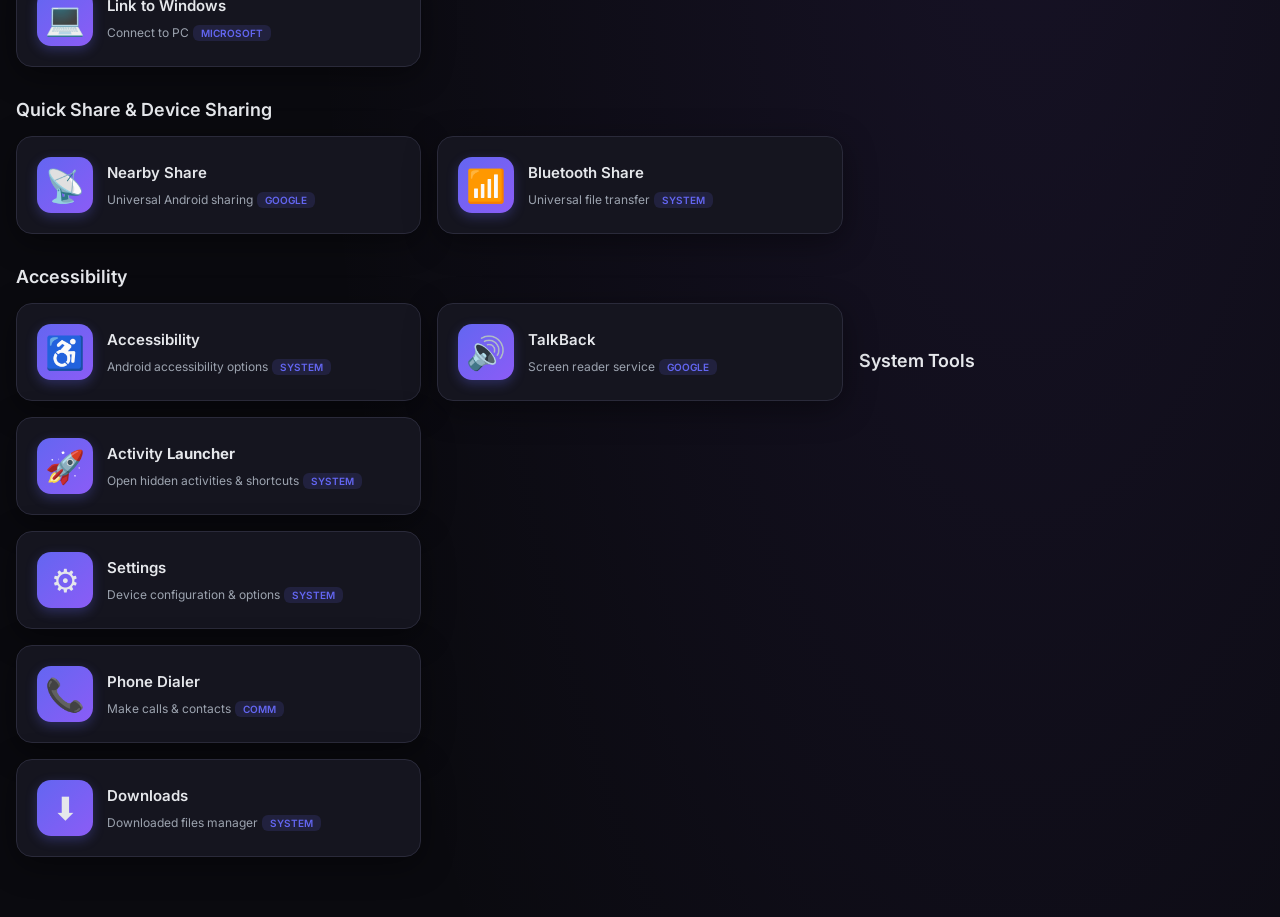
==== commit decac8b4: "Update index.html" ====
--- a/index.html
+++ b/index.html
@@ -53,43 +53,38 @@
     <button class="brand-tab" data-brand="microsoft">Microsoft</button>
   </div>
 
-  <!-- DOWNLOADS SECTION - DITO KA MAG LAGAY NG LINKS MO -->
+  <!-- DOWNLOADS SECTION -->
   <div class="brand-section" data-brand="downloads">
     <h2 class="section-title">Download Links <span class="section-badge">DOWNLOADS</span></h2>
-    
     <div class="grid" id="downloadsGrid">
-      
-  <!-- ADB ENABLER 2026 - Original mo -->
-  <div class="app-card" data-name="adb enabler 2026 apk download">
-    <a href="https://www.mediafire.com/file/n7kdr7wq1h5ior5/OctoAdbEnabler.apk/file" target="_blank" rel="noopener">
-      <div class="icon">📥</div>
-      <div class="app-info">
-        <span class="app-name">ADB Enabler 2026</span>
-        <span class="app-desc">Enable ADB on Android 14/15</span>
-        <span class="app-tag">APK</span>
-      </div>
-    </a>
-  </div>
-
-  <!-- SHARE CARD - Para sa ADB Enabler link mo -->
-  <div class="app-card" data-name="share adb enabler 2026">
-    <div class="icon">📤</div>
-    <div class="app-info">
-      <span class="app-name">Share ADB Enabler</span>
-      <span class="app-desc">Share via Quick Share, Chrome, etc</span>
-      <span class="app-tag">SHARE</span>
-    </div>
-    <div class="share-actions">
-      <button class="share-btn" onclick="shareToQuickShare('https://www.mediafire.com/file/n7kdr7wq1h5ior5/OctoAdbEnabler.apk/file', 'ADB Enabler 2026')" title="Quick Share">⚡</button>
-      <button class="share-btn" onclick="shareToChrome('https://www.mediafire.com/file/n7kdr7wq1h5ior5/OctoAdbEnabler.apk/file')" title="Open in Chrome">🌐</button>
-      <button class="share-btn" onclick="copyLink('https://www.mediafire.com/file/n7kdr7wq1h5ior5/OctoAdbEnabler.apk/file', this)" title="Copy Link">📋</button>
-      <button class="share-btn" onclick="nativeShare('https://www.mediafire.com/file/n7kdr7wq1h5ior5/OctoAdbEnabler.apk/file', 'ADB Enabler 2026')" title="More Options">📱</button>
-    </div>
-  </div>
-
-</div>
-
-    <!-- SAMSUNG -->
+      <div class="app-card" data-name="adb enabler 2026 apk download">
+        <a href="https://www.mediafire.com/file/n7kdr7wq1h5ior5/OctoAdbEnabler.apk/file" target="_blank" rel="noopener">
+          <div class="icon">📥</div>
+          <div class="app-info">
+            <span class="app-name">ADB Enabler 2026</span>
+            <span class="app-desc">Enable ADB on Android 14/15</span>
+            <span class="app-tag">APK</span>
+          </div>
+        </a>
+      </div>
+      <div class="app-card" data-name="share adb enabler 2026">
+        <div class="icon">📤</div>
+        <div class="app-info">
+          <span class="app-name">Share ADB Enabler</span>
+          <span class="app-desc">Share via Quick Share, Chrome, etc</span>
+          <span class="app-tag">SHARE</span>
+        </div>
+        <div class="share-actions">
+          <button class="share-btn" onclick="shareToQuickShare('https://www.mediafire.com/file/n7kdr7wq1h5ior5/OctoAdbEnabler.apk/file', 'ADB Enabler 2026')" title="Quick Share">⚡</button>
+          <button class="share-btn" onclick="shareToChrome('https://www.mediafire.com/file/n7kdr7wq1h5ior5/OctoAdbEnabler.apk/file')" title="Open in Chrome">🌐</button>
+          <button class="share-btn" onclick="copyLink('https://www.mediafire.com/file/n7kdr7wq1h5ior5/OctoAdbEnabler.apk/file', this)" title="Copy Link">📋</button>
+          <button class="share-btn" onclick="nativeShare('https://www.mediafire.com/file/n7kdr7wq1h5ior5/OctoAdbEnabler.apk/file', 'ADB Enabler 2026')" title="More Options">📱</button>
+        </div>
+      </div>
+    </div>
+  </div>
+
+  <!-- SAMSUNG -->
   <div class="brand-section" data-brand="samsung">
     <h2 class="section-title">Samsung Store & Services <span class="section-badge">SAMSUNG</span></h2>
     <div class="grid">
@@ -103,7 +98,6 @@
           </div>
         </a>
       </div>
-
       <div class="app-card" data-name="samsung quick share sharelive">
         <a href="intent://com.samsung.android.app.sharelive/#Intent;scheme=android-app;end" target="_blank" rel="noopener">
           <div class="icon">⚡</div>
@@ -114,7 +108,6 @@
           </div>
         </a>
       </div>
-
       <div class="app-card" data-name="samsung accessibility">
         <a href="intent://com.samsung.accessibility/#Intent;scheme=android-app;end" target="_blank" rel="noopener">
           <div class="icon">🦯</div>
@@ -125,7 +118,6 @@
           </div>
         </a>
       </div>
-
       <div class="app-card" data-name="game launcher samsung">
         <a href="intent://com.samsung.android.gamehome/#Intent;scheme=android-app;end" target="_blank" rel="noopener">
           <div class="icon">🎮</div>
@@ -136,7 +128,6 @@
           </div>
         </a>
       </div>
-
       <div class="app-card" data-name="secure folder samsung">
         <a href="intent://com.samsung.knox.securefolder/#Intent;scheme=android-app;end" target="_blank" rel="noopener">
           <div class="icon">🔒</div>
@@ -164,7 +155,6 @@
           </div>
         </a>
       </div>
-
       <div class="app-card" data-name="vivo easyshare">
         <a href="intent://com.vivo.easyshare/#Intent;scheme=android-app;end" target="_blank" rel="noopener">
           <div class="icon">🚀</div>
@@ -175,7 +165,6 @@
           </div>
         </a>
       </div>
-
       <div class="app-card" data-name="vivo imanager iqoo secure">
         <a href="intent://com.iqoo.secure/#Intent;scheme=android-app;end" target="_blank" rel="noopener">
           <div class="icon">🛡</div>
@@ -203,7 +192,6 @@
           </div>
         </a>
       </div>
-
       <div class="app-card" data-name="xiaomi mi share">
         <a href="intent://com.miui.mishare/#Intent;scheme=android-app;end" target="_blank" rel="noopener">
           <div class="icon">🔄</div>
@@ -214,7 +202,6 @@
           </div>
         </a>
       </div>
-
       <div class="app-card" data-name="xiaomi security center">
         <a href="intent://com.miui.securitycenter/#Intent;scheme=android-app;end" target="_blank" rel="noopener">
           <div class="icon">🛡</div>
@@ -242,7 +229,6 @@
           </div>
         </a>
       </div>
-
       <div class="app-card" data-name="oppo share coloros">
         <a href="intent://com.coloros.sharescreen/#Intent;scheme=android-app;end" target="_blank" rel="noopener">
           <div class="icon">🌀</div>
@@ -253,7 +239,6 @@
           </div>
         </a>
       </div>
-
       <div class="app-card" data-name="oppo clone phone">
         <a href="intent://com.coloros.backuprestore/#Intent;scheme=android-app;end" target="_blank" rel="noopener">
           <div class="icon">📲</div>
@@ -281,7 +266,6 @@
           </div>
         </a>
       </div>
-
       <div class="app-card" data-name="realme link">
         <a href="intent://com.realme.link/#Intent;scheme=android-app;end" target="_blank" rel="noopener">
           <div class="icon">🔗</div>
@@ -292,7 +276,6 @@
           </div>
         </a>
       </div>
-
       <div class="app-card" data-name="realme game space">
         <a href="intent://com.coloros.gamespace/#Intent;scheme=android-app;end" target="_blank" rel="noopener">
           <div class="icon">🎮</div>
@@ -320,7 +303,6 @@
           </div>
         </a>
       </div>
-
       <div class="app-card" data-name="oneplus clone phone">
         <a href="intent://com.oneplus.backuprestore/#Intent;scheme=android-app;end" target="_blank" rel="noopener">
           <div class="icon">📲</div>
@@ -331,7 +313,6 @@
           </div>
         </a>
       </div>
-
       <div class="app-card" data-name="oneplus games">
         <a href="intent://com.oneplus.games/#Intent;scheme=android-app;end" target="_blank" rel="noopener">
           <div class="icon">🎮</div>
@@ -359,7 +340,6 @@
           </div>
         </a>
       </div>
-
       <div class="app-card" data-name="huawei share airsharing">
         <a href="intent://com.huawei.android.airsharing/#Intent;scheme=android-app;end" target="_blank" rel="noopener">
           <div class="icon">💨</div>
@@ -370,7 +350,6 @@
           </div>
         </a>
       </div>
-
       <div class="app-card" data-name="huawei petal search">
         <a href="intent://com.huawei.search/#Intent;scheme=android-app;end" target="_blank" rel="noopener">
           <div class="icon">🔍</div>
@@ -398,7 +377,6 @@
           </div>
         </a>
       </div>
-
       <div class="app-card" data-name="honor share">
         <a href="intent://com.hihonor.hishare/#Intent;scheme=android-app;end" target="_blank" rel="noopener">
           <div class="icon">📤</div>
@@ -426,7 +404,6 @@
           </div>
         </a>
       </div>
-
       <div class="app-card" data-name="tecno phone master">
         <a href="intent://com.transsion.phonemaster/#Intent;scheme=android-app;end" target="_blank" rel="noopener">
           <div class="icon">📦</div>
@@ -454,7 +431,6 @@
           </div>
         </a>
       </div>
-
       <div class="app-card" data-name="infinix palm store app">
         <a href="intent://com.transsion.appstore/#Intent;scheme=android-app;end" target="_blank" rel="noopener">
           <div class="icon">🌴</div>
@@ -465,7 +441,6 @@
           </div>
         </a>
       </div>
-
       <div class="app-card" data-name="infinix xshare">
         <a href="intent://com.transsion.xshare/#Intent;scheme=android-app;end" target="_blank" rel="noopener">
           <div class="icon">📤</div>
@@ -480,7 +455,7 @@
   </div>
 
   <!-- ASUS -->
- <div class="brand-section" data-brand="asus">
+  <div class="brand-section" data-brand="asus">
     <h2 class="section-title">ASUS Services <span class="section-badge">ASUS</span></h2>
     <div class="grid">
       <div class="app-card" data-name="asus store">
@@ -493,7 +468,6 @@
           </div>
         </a>
       </div>
-
       <div class="app-card" data-name="asus data transfer">
         <a href="intent://com.asus.datatransfer/#Intent;scheme=android-app;end" target="_blank" rel="noopener">
           <div class="icon">📲</div>
@@ -504,7 +478,6 @@
           </div>
         </a>
       </div>
-
       <div class="app-card" data-name="asus armoury crate">
         <a href="intent://com.asus.armoury.crate/#Intent;scheme=android-app;end" target="_blank" rel="noopener">
           <div class="icon">🎮</div>
@@ -532,7 +505,6 @@
           </div>
         </a>
       </div>
-
       <div class="app-card" data-name="moto app launcher">
         <a href="intent://com.motorola.launcher3/#Intent;scheme=android-app;end" target="_blank" rel="noopener">
           <div class="icon">🏠</div>
@@ -543,7 +515,6 @@
           </div>
         </a>
       </div>
-
       <div class="app-card" data-name="moto ready for">
         <a href="intent://com.motorola.readyforassistant/#Intent;scheme=android-app;end" target="_blank" rel="noopener">
           <div class="icon">🖥</div>
@@ -571,7 +542,6 @@
           </div>
         </a>
       </div>
-
       <div class="app-card" data-name="google nearby share quick share">
         <a href="intent://com.google.android.gms/.nearby.sharing.ReceiveSurfaceActivity/#Intent;scheme=android-app;end" target="_blank" rel="noopener">
           <div class="icon">📡</div>
@@ -582,7 +552,6 @@
           </div>
         </a>
       </div>
-
       <div class="app-card" data-name="google chrome browser">
         <a href="intent://com.android.chrome/#Intent;scheme=android-app;end" target="_blank" rel="noopener">
           <div class="icon">🌐</div>
@@ -593,7 +562,6 @@
           </div>
         </a>
       </div>
-
       <div class="app-card" data-name="gmail email">
         <a href="intent://com.google.android.gm/#Intent;scheme=android-app;end" target="_blank" rel="noopener">
           <div class="icon">📧</div>
@@ -621,7 +589,6 @@
           </div>
         </a>
       </div>
-
       <div class="app-card" data-name="microsoft onedrive">
         <a href="intent://com.microsoft.skydrive/#Intent;scheme=android-app;end" target="_blank" rel="noopener">
           <div class="icon">☁</div>
@@ -632,7 +599,6 @@
           </div>
         </a>
       </div>
-
       <div class="app-card" data-name="microsoft teams">
         <a href="intent://com.microsoft.teams/#Intent;scheme=android-app;end" target="_blank" rel="noopener">
           <div class="icon">👥</div>
@@ -643,7 +609,6 @@
           </div>
         </a>
       </div>
-
       <div class="app-card" data-name="link to windows">
         <a href="intent://com.microsoft.appmanager/#Intent;scheme=android-app;end" target="_blank" rel="noopener">
           <div class="icon">💻</div>
@@ -671,7 +636,6 @@
           </div>
         </a>
       </div>
-
       <div class="app-card" data-name="bluetooth share file transfer">
         <a href="intent://com.android.bluetooth/#Intent;scheme=android-app;end" target="_blank" rel="noopener">
           <div class="icon">📶</div>
@@ -683,7 +647,6 @@
         </a>
       </div>
     </div>
-
     <h2 class="section-title">Accessibility</h2>
     <div class="grid">
       <div class="app-card" data-name="accessibility settings">
@@ -696,7 +659,6 @@
           </div>
         </a>
       </div>
-
       <div class="app-card" data-name="talkback screen reader">
         <a href="intent://com.google.android.marvin.talkback/#Intent;scheme=android-app;end" target="_blank" rel="noopener">
           <div class="icon">🔊</div>
@@ -707,8 +669,6 @@
           </div>
         </a>
       </div>
-    </div>
-
     <h2 class="section-title">System Tools</h2>
     <div class="grid">
       <div class="app-card" data-name="activity launcher hidden activities">
@@ -721,7 +681,6 @@
           </div>
         </a>
       </div>
-
       <div class="app-card" data-name="settings device configuration">
         <a href="intent://com.android.settings/#Intent;scheme=android-app;end" target="_blank" rel="noopener">
           <div class="icon">⚙</div>
@@ -732,7 +691,6 @@
           </div>
         </a>
       </div>
-
       <div class="app-card" data-name="phone dialer call">
         <a href="intent://com.android.dialer/#Intent;scheme=android-app;end" target="_blank" rel="noopener">
           <div class="icon">📞</div>
@@ -763,6 +721,6 @@
   </div>
 </div>
 
-<script src="./script.js"></script>
+<script src="script.js"></script>
 </body>
 </html>
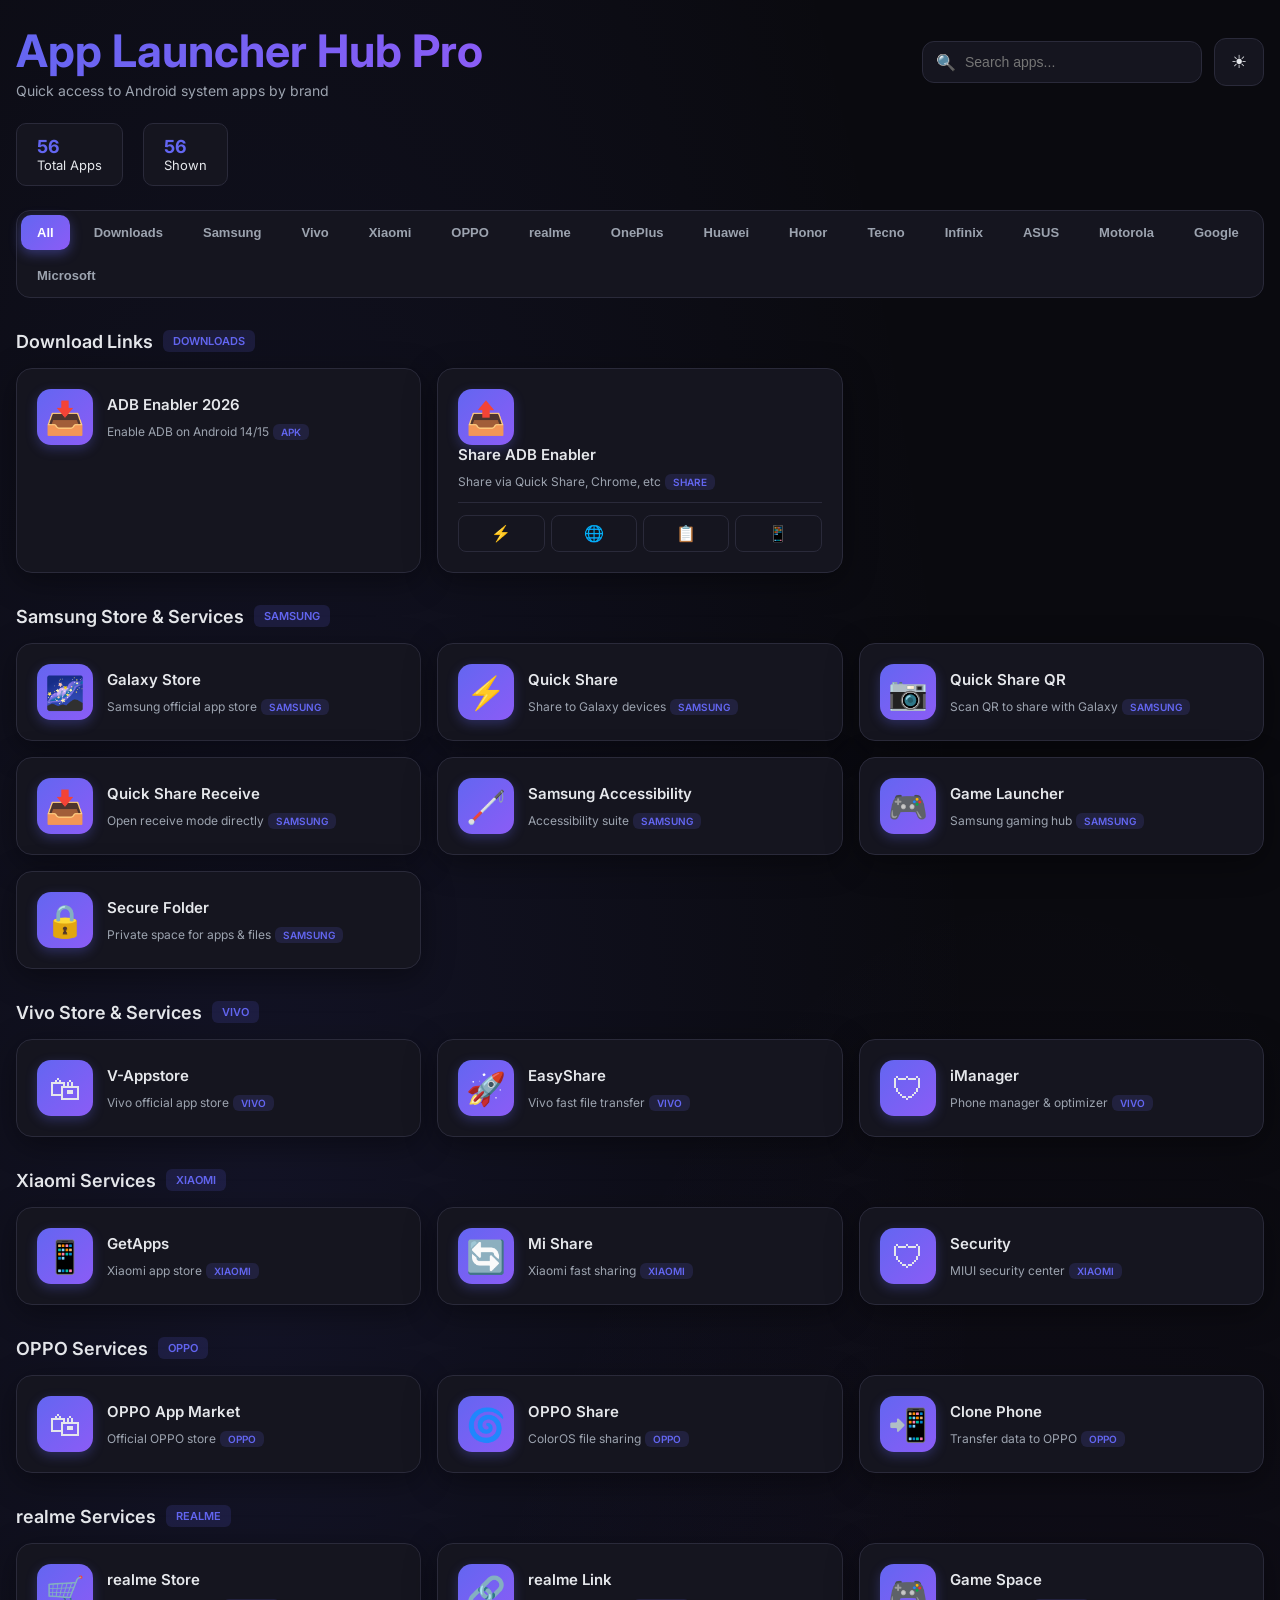
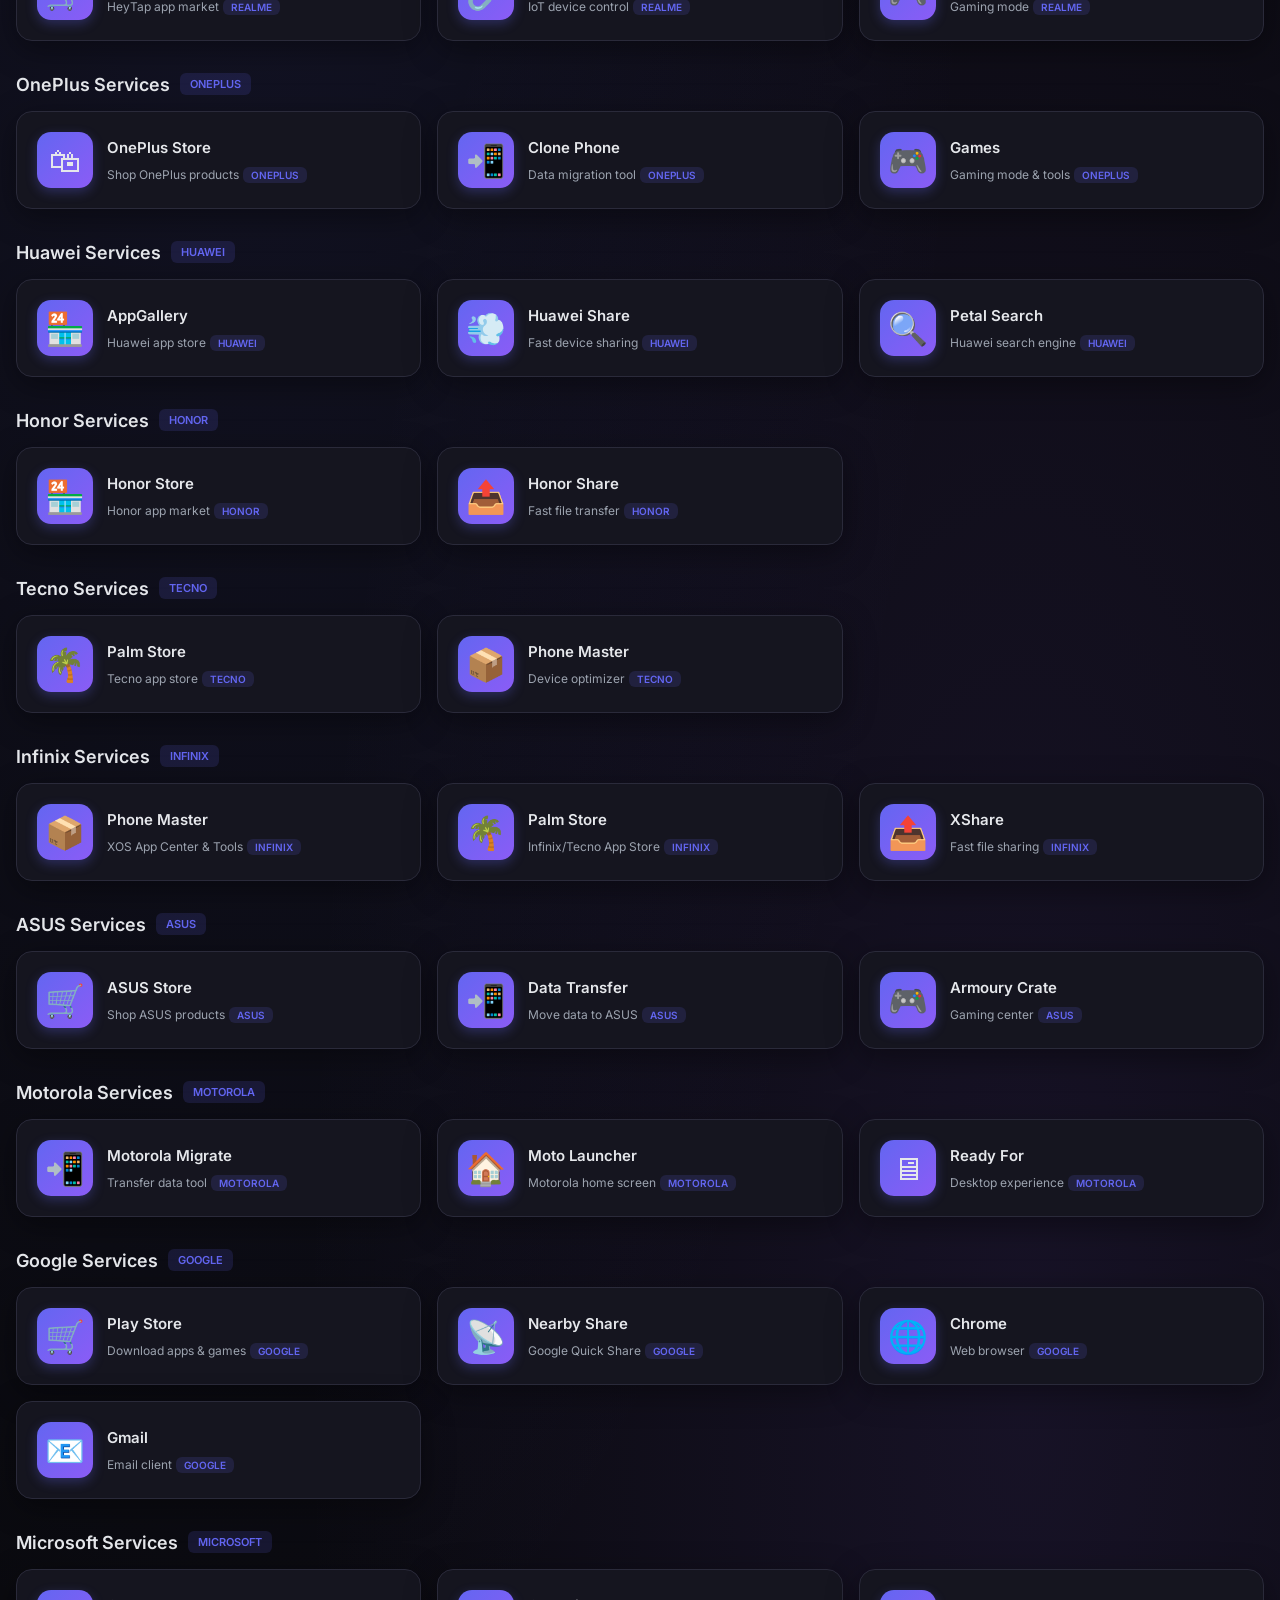
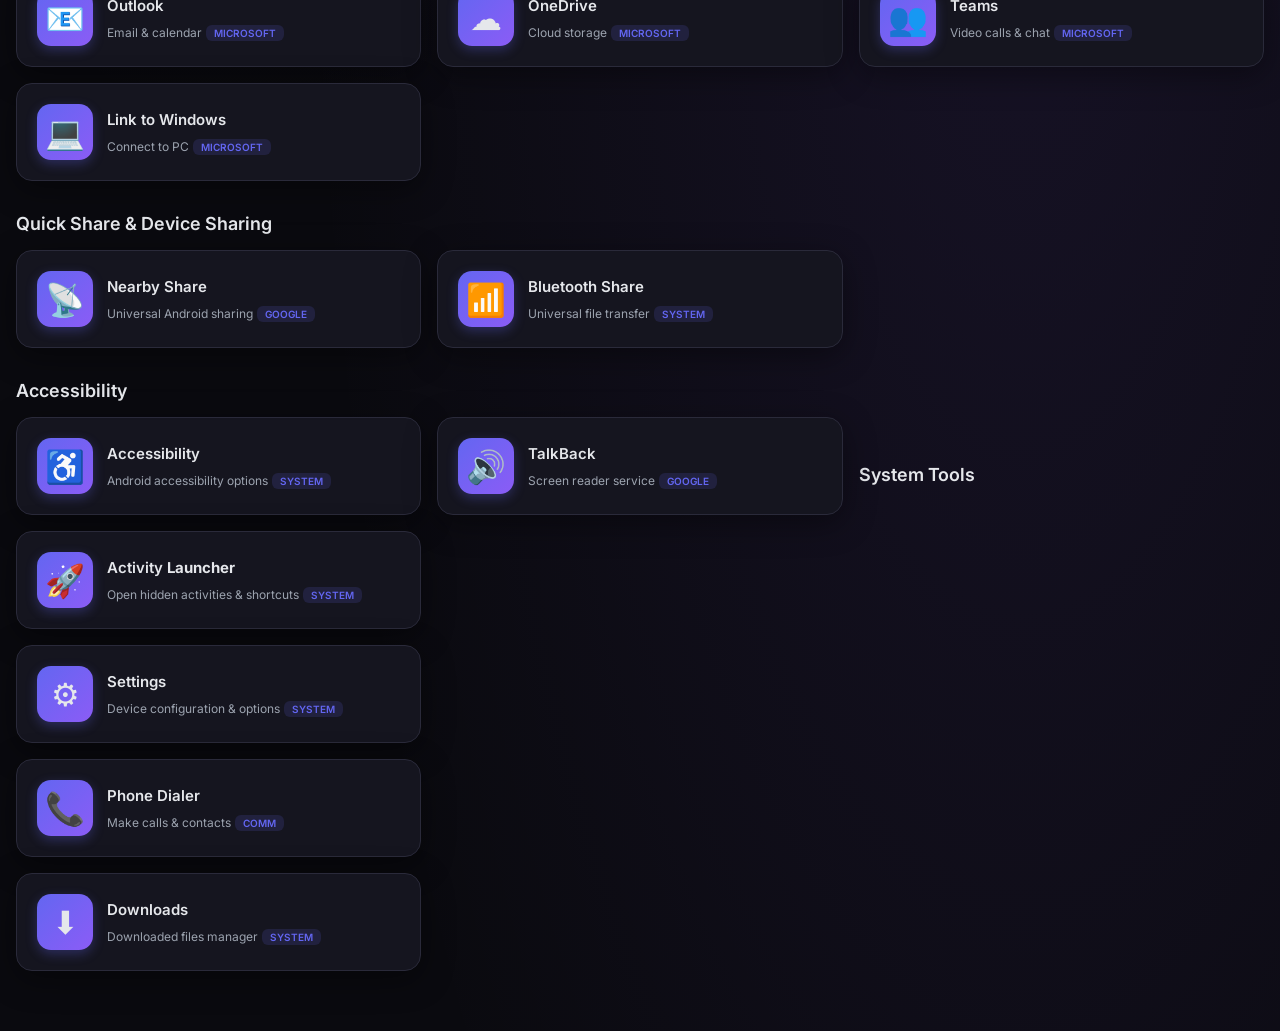
==== commit cc82725d: "Update index.html" ====
--- a/index.html
+++ b/index.html
@@ -108,6 +108,26 @@
           </div>
         </a>
       </div>
+      <div class="app-card" data-name="samsung quick share qr barcode scanner">
+        <a href="intent://com.samsung.android.app.sharelive/.ui.QrCodeActivity/#Intent;scheme=android-app;end" target="_blank" rel="noopener">
+          <div class="icon">📷</div>
+          <div class="app-info">
+            <span class="app-name">Quick Share QR</span>
+            <span class="app-desc">Scan QR to share with Galaxy</span>
+            <span class="app-tag">SAMSUNG</span>
+          </div>
+        </a>
+      </div>
+      <div class="app-card" data-name="samsung quick share receive">
+        <a href="intent://com.samsung.android.app.sharelive/.ui.ReceiveActivity/#Intent;scheme=android-app;end" target="_blank" rel="noopener">
+          <div class="icon">📥</div>
+          <div class="app-info">
+            <span class="app-name">Quick Share Receive</span>
+            <span class="app-desc">Open receive mode directly</span>
+            <span class="app-tag">SAMSUNG</span>
+          </div>
+        </a>
+      </div>
       <div class="app-card" data-name="samsung accessibility">
         <a href="intent://com.samsung.accessibility/#Intent;scheme=android-app;end" target="_blank" rel="noopener">
           <div class="icon">🦯</div>
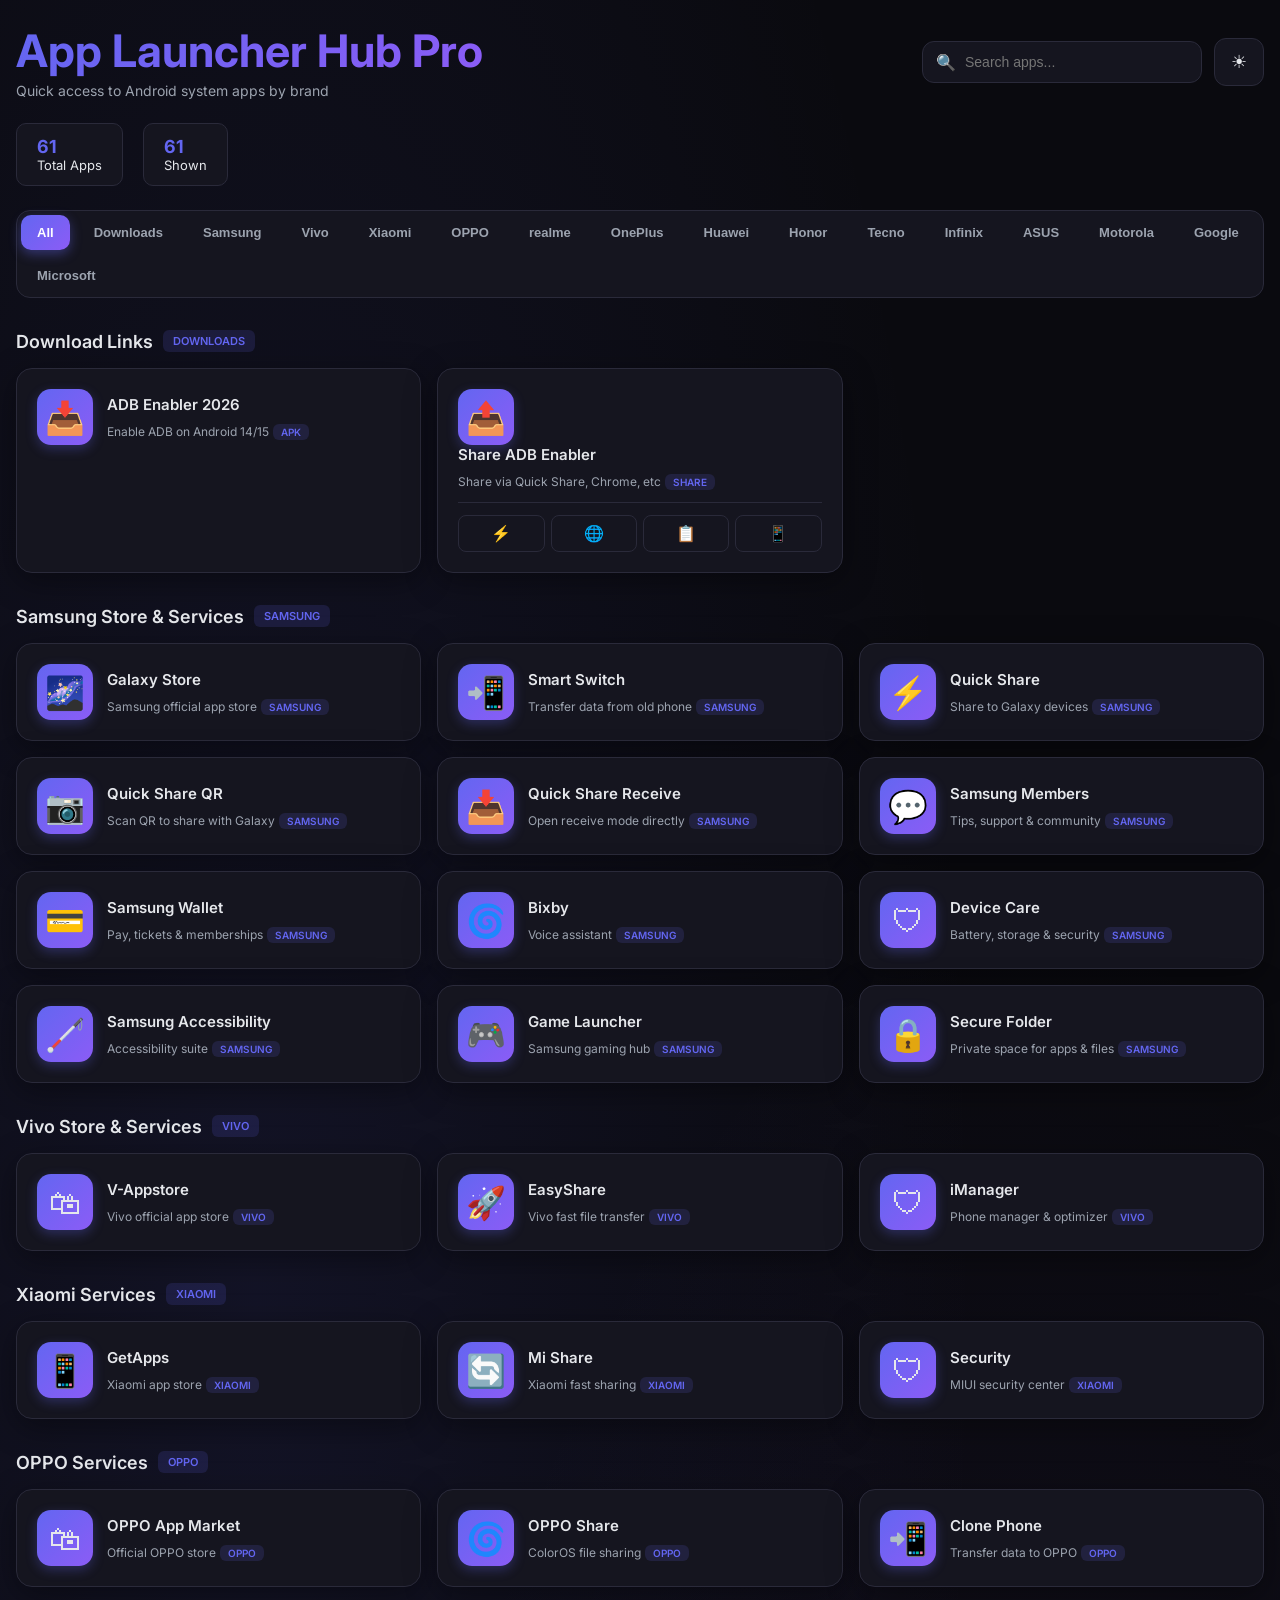
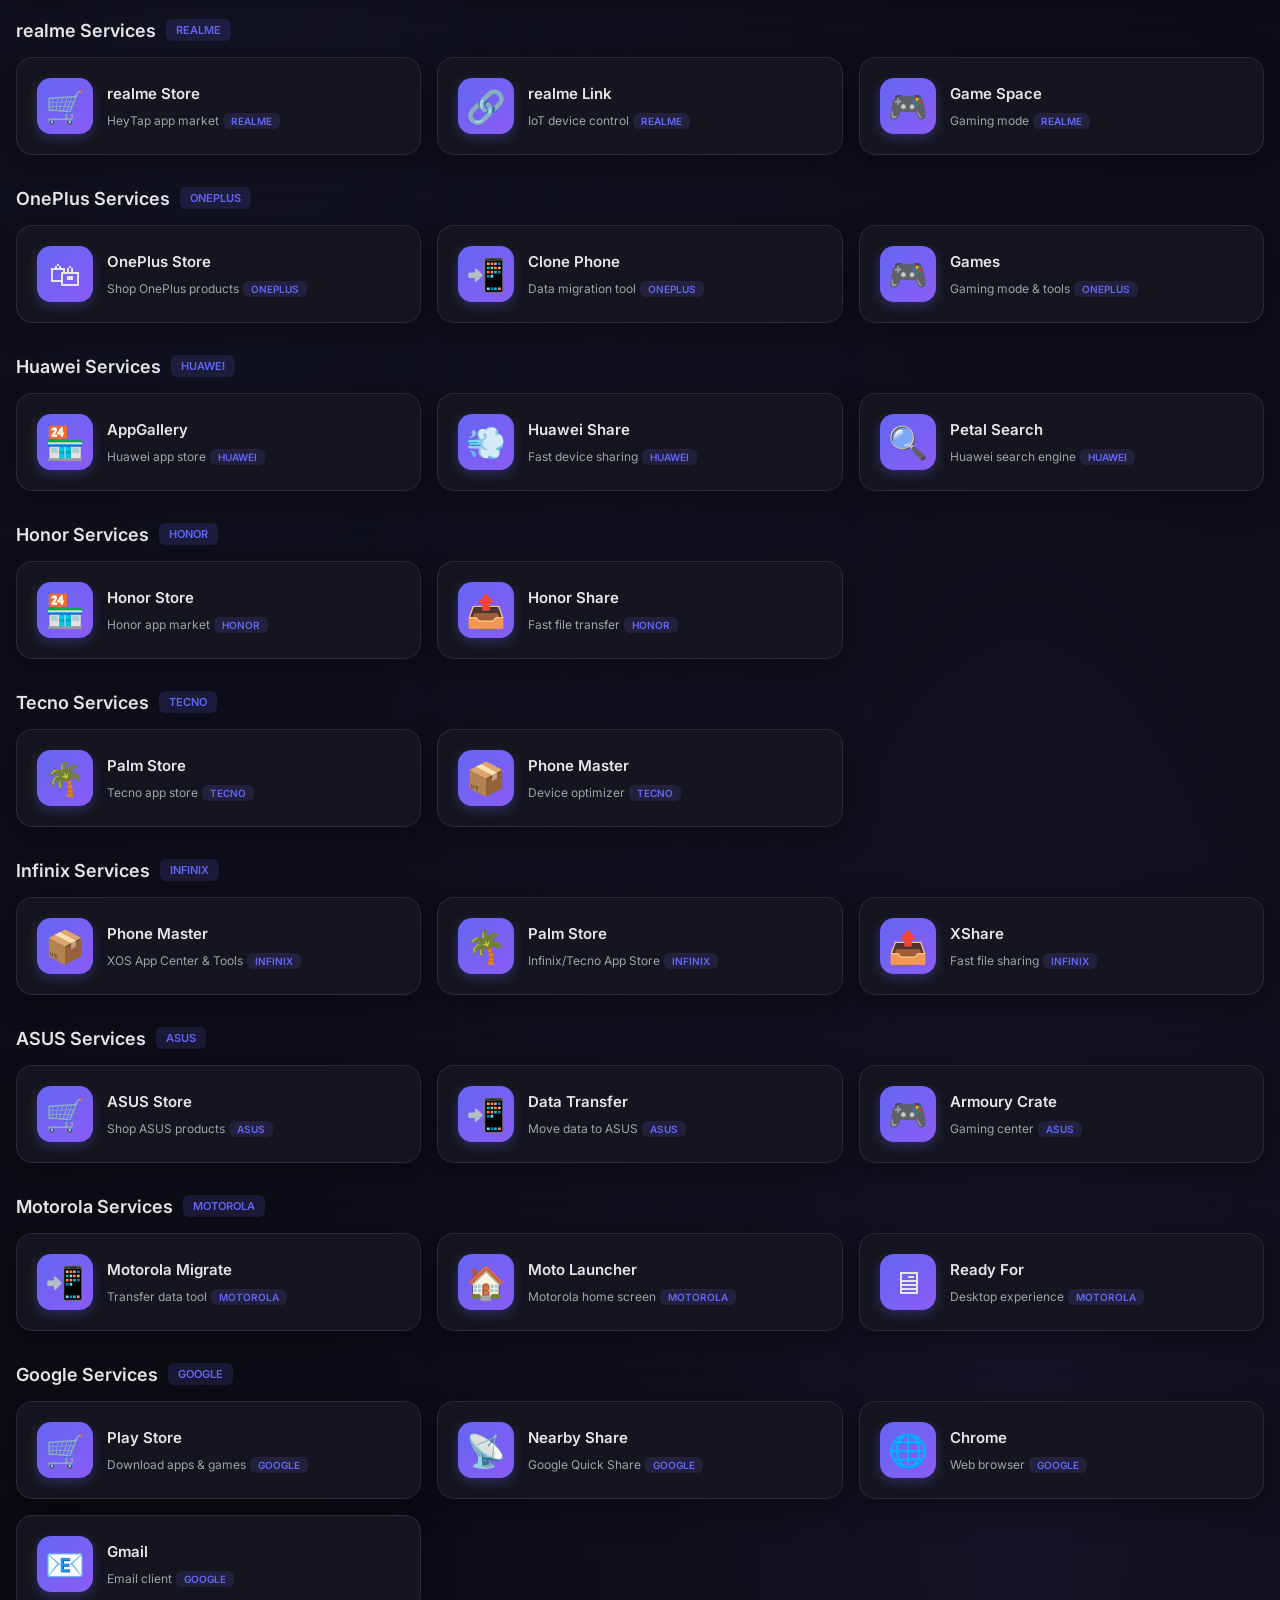
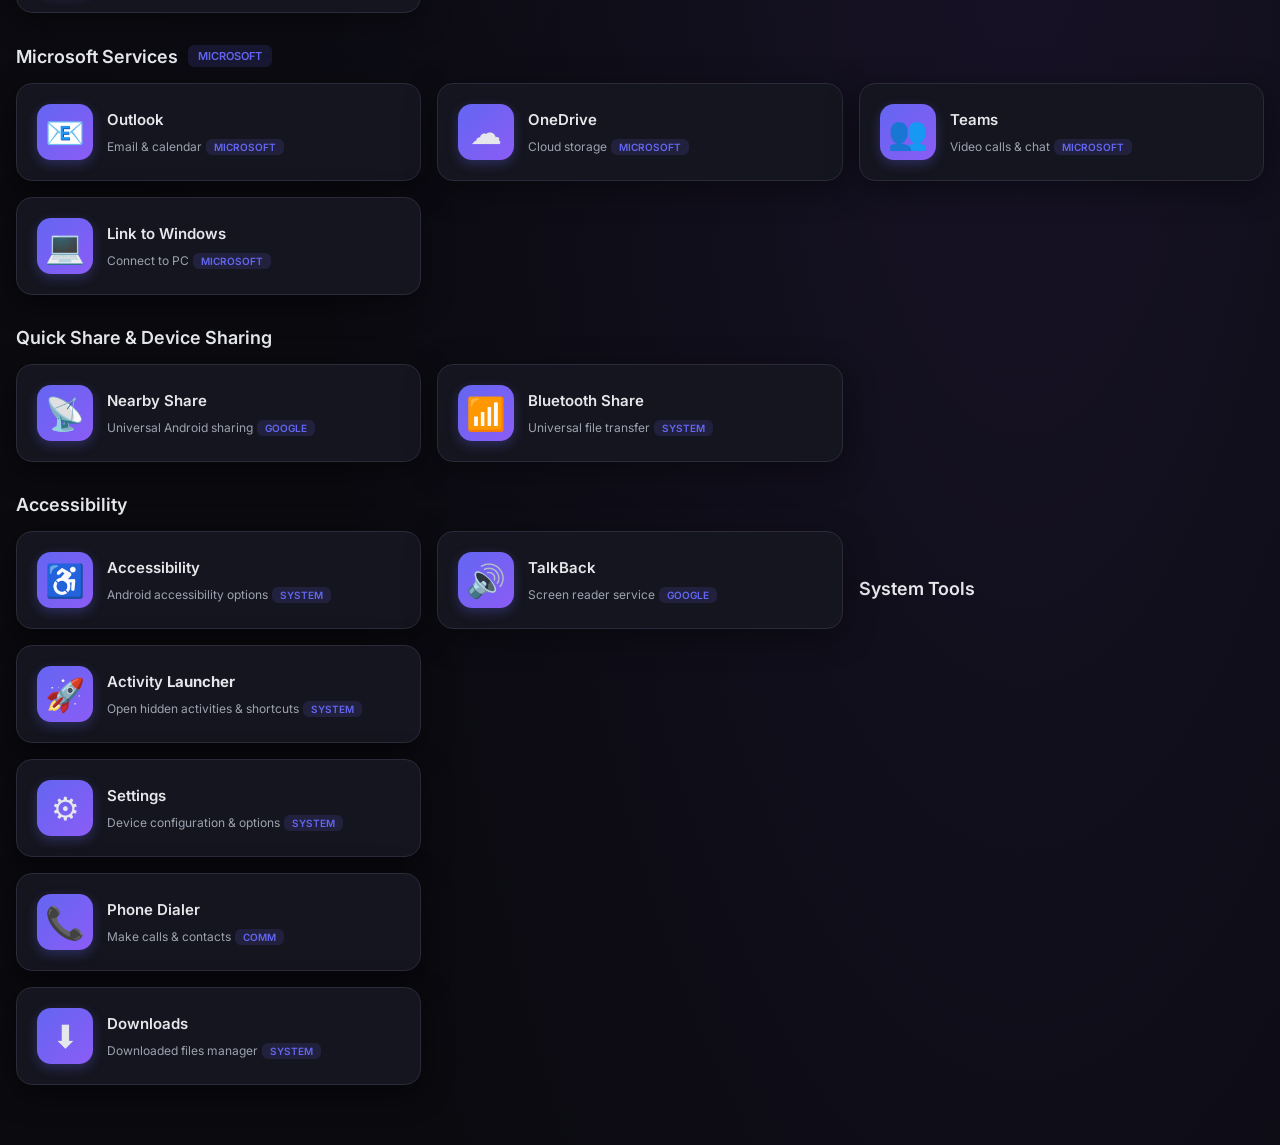
==== commit cc7f0c1d: "Update index.html" ====
--- a/index.html
+++ b/index.html
@@ -84,7 +84,7 @@
     </div>
   </div>
 
-  <!-- SAMSUNG -->
+   <!-- SAMSUNG -->
   <div class="brand-section" data-brand="samsung">
     <h2 class="section-title">Samsung Store & Services <span class="section-badge">SAMSUNG</span></h2>
     <div class="grid">
@@ -98,6 +98,18 @@
           </div>
         </a>
       </div>
+
+      <div class="app-card" data-name="samsung smart switch">
+        <a href="intent://com.sec.android.easyMover/#Intent;scheme=android-app;end" target="_blank" rel="noopener">
+          <div class="icon">📲</div>
+          <div class="app-info">
+            <span class="app-name">Smart Switch</span>
+            <span class="app-desc">Transfer data from old phone</span>
+            <span class="app-tag">SAMSUNG</span>
+          </div>
+        </a>
+      </div>
+
       <div class="app-card" data-name="samsung quick share sharelive">
         <a href="intent://com.samsung.android.app.sharelive/#Intent;scheme=android-app;end" target="_blank" rel="noopener">
           <div class="icon">⚡</div>
@@ -108,6 +120,7 @@
           </div>
         </a>
       </div>
+
       <div class="app-card" data-name="samsung quick share qr barcode scanner">
         <a href="intent://com.samsung.android.app.sharelive/.ui.QrCodeActivity/#Intent;scheme=android-app;end" target="_blank" rel="noopener">
           <div class="icon">📷</div>
@@ -118,6 +131,7 @@
           </div>
         </a>
       </div>
+
       <div class="app-card" data-name="samsung quick share receive">
         <a href="intent://com.samsung.android.app.sharelive/.ui.ReceiveActivity/#Intent;scheme=android-app;end" target="_blank" rel="noopener">
           <div class="icon">📥</div>
@@ -128,6 +142,51 @@
           </div>
         </a>
       </div>
+
+      <div class="app-card" data-name="samsung members">
+        <a href="intent://com.samsung.android.voc/#Intent;scheme=android-app;end" target="_blank" rel="noopener">
+          <div class="icon">💬</div>
+          <div class="app-info">
+            <span class="app-name">Samsung Members</span>
+            <span class="app-desc">Tips, support & community</span>
+            <span class="app-tag">SAMSUNG</span>
+          </div>
+        </a>
+      </div>
+
+      <div class="app-card" data-name="samsung wallet pay">
+        <a href="intent://com.samsung.android.spay/#Intent;scheme=android-app;end" target="_blank" rel="noopener">
+          <div class="icon">💳</div>
+          <div class="app-info">
+            <span class="app-name">Samsung Wallet</span>
+            <span class="app-desc">Pay, tickets & memberships</span>
+            <span class="app-tag">SAMSUNG</span>
+          </div>
+        </a>
+      </div>
+
+      <div class="app-card" data-name="bixby samsung assistant">
+        <a href="intent://com.samsung.android.bixby.agent/#Intent;scheme=android-app;end" target="_blank" rel="noopener">
+          <div class="icon">🌀</div>
+          <div class="app-info">
+            <span class="app-name">Bixby</span>
+            <span class="app-desc">Voice assistant</span>
+            <span class="app-tag">SAMSUNG</span>
+          </div>
+        </a>
+      </div>
+
+      <div class="app-card" data-name="samsung device care">
+        <a href="intent://com.samsung.android.lool/#Intent;scheme=android-app;end" target="_blank" rel="noopener">
+          <div class="icon">🛡</div>
+          <div class="app-info">
+            <span class="app-name">Device Care</span>
+            <span class="app-desc">Battery, storage & security</span>
+            <span class="app-tag">SAMSUNG</span>
+          </div>
+        </a>
+      </div>
+
       <div class="app-card" data-name="samsung accessibility">
         <a href="intent://com.samsung.accessibility/#Intent;scheme=android-app;end" target="_blank" rel="noopener">
           <div class="icon">🦯</div>
@@ -138,6 +197,7 @@
           </div>
         </a>
       </div>
+
       <div class="app-card" data-name="game launcher samsung">
         <a href="intent://com.samsung.android.gamehome/#Intent;scheme=android-app;end" target="_blank" rel="noopener">
           <div class="icon">🎮</div>
@@ -148,6 +208,7 @@
           </div>
         </a>
       </div>
+
       <div class="app-card" data-name="secure folder samsung">
         <a href="intent://com.samsung.knox.securefolder/#Intent;scheme=android-app;end" target="_blank" rel="noopener">
           <div class="icon">🔒</div>
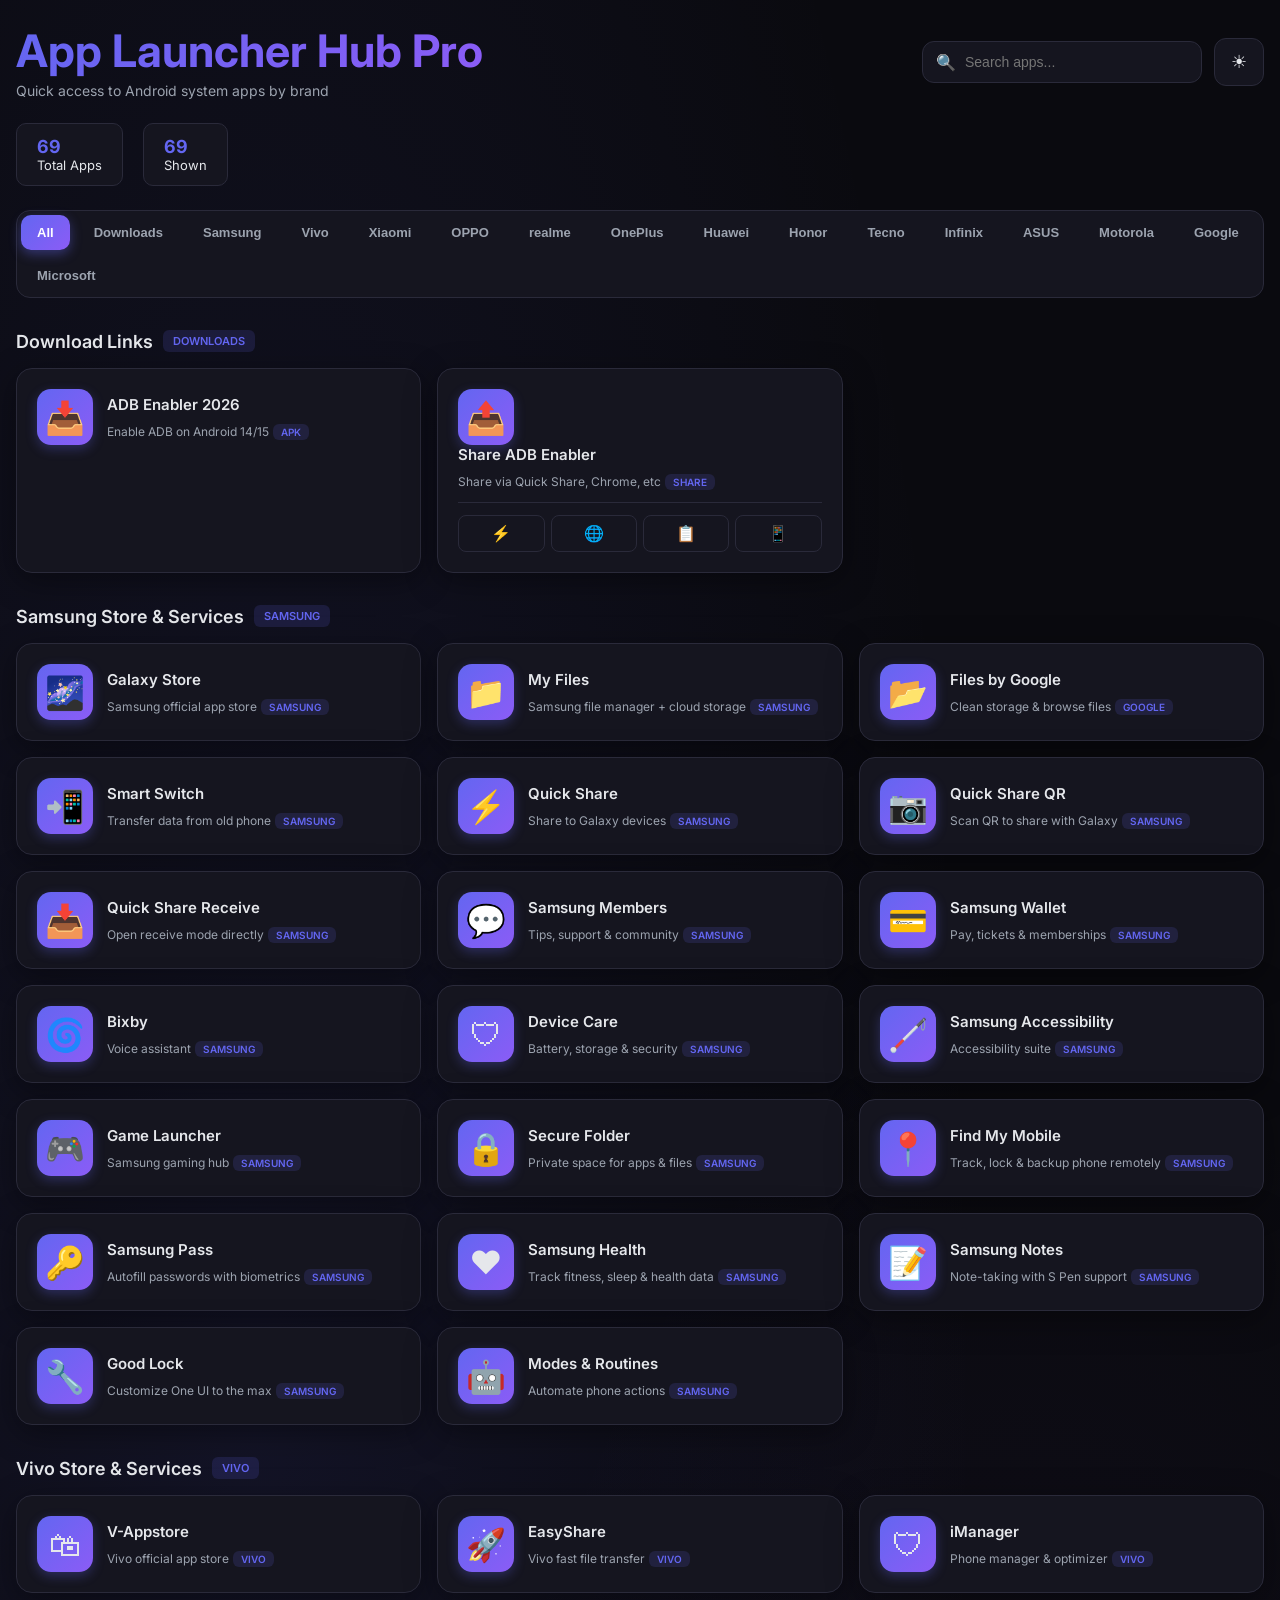
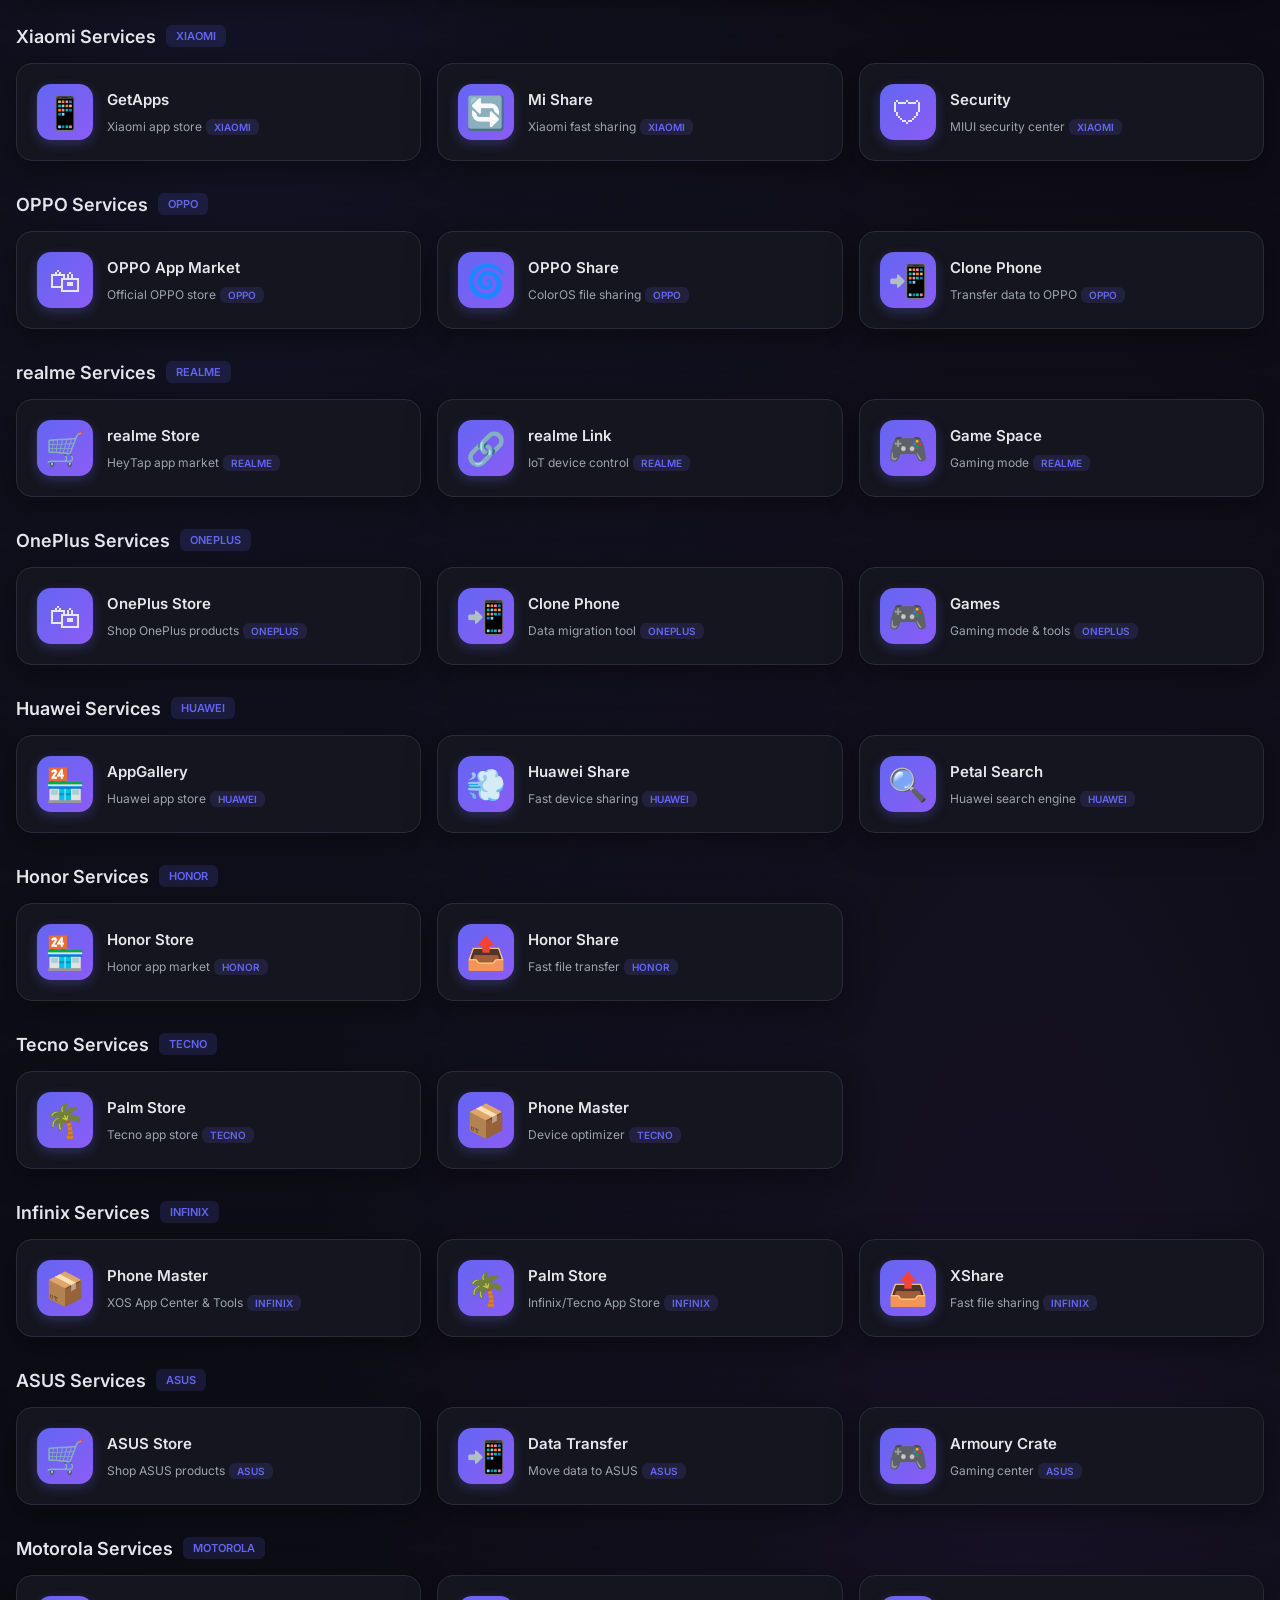
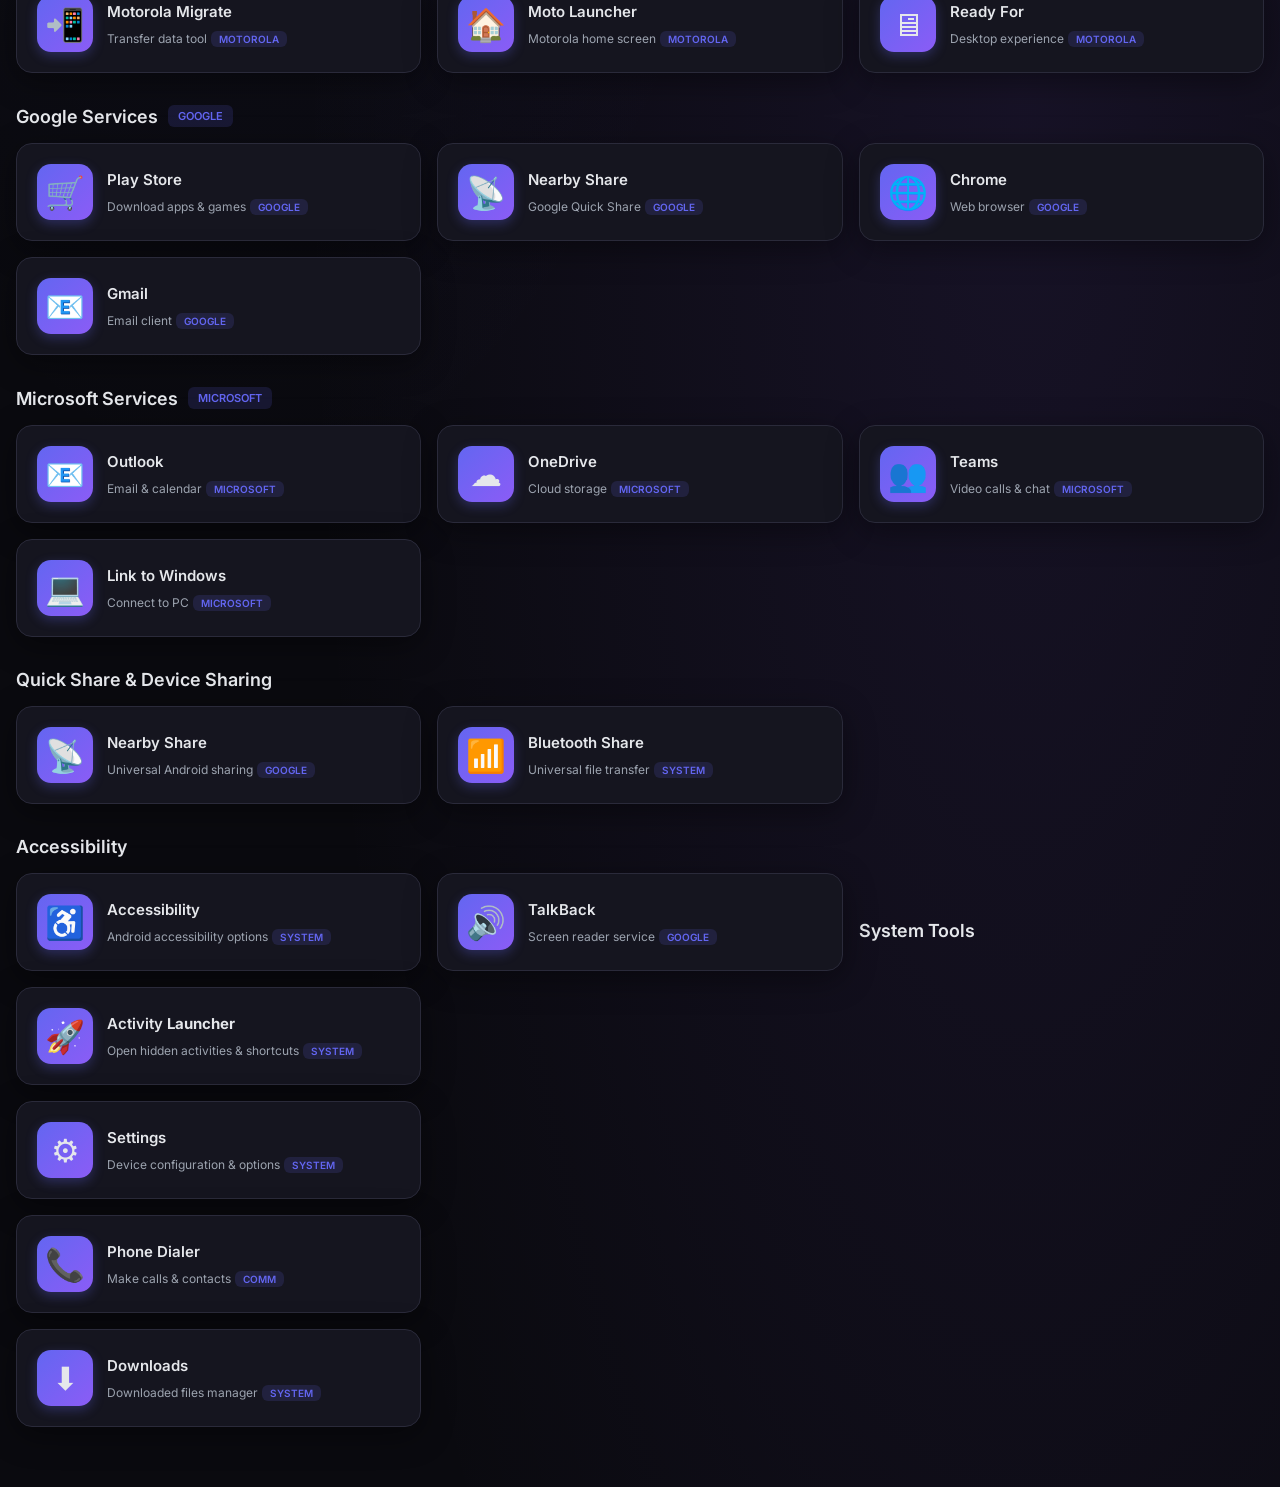
==== commit 34bbe2f1: "Update index.html" ====
--- a/index.html
+++ b/index.html
@@ -84,143 +84,234 @@
     </div>
   </div>
 
-   <!-- SAMSUNG -->
-  <div class="brand-section" data-brand="samsung">
-    <h2 class="section-title">Samsung Store & Services <span class="section-badge">SAMSUNG</span></h2>
-    <div class="grid">
-      <div class="app-card" data-name="samsung galaxy store">
-        <a href="intent://com.sec.android.app.samsungapps/#Intent;scheme=android-app;end" target="_blank" rel="noopener">
-          <div class="icon">🌌</div>
-          <div class="app-info">
-            <span class="app-name">Galaxy Store</span>
-            <span class="app-desc">Samsung official app store</span>
-            <span class="app-tag">SAMSUNG</span>
-          </div>
-        </a>
-      </div>
-
-      <div class="app-card" data-name="samsung smart switch">
-        <a href="intent://com.sec.android.easyMover/#Intent;scheme=android-app;end" target="_blank" rel="noopener">
-          <div class="icon">📲</div>
-          <div class="app-info">
-            <span class="app-name">Smart Switch</span>
-            <span class="app-desc">Transfer data from old phone</span>
-            <span class="app-tag">SAMSUNG</span>
-          </div>
-        </a>
-      </div>
-
-      <div class="app-card" data-name="samsung quick share sharelive">
-        <a href="intent://com.samsung.android.app.sharelive/#Intent;scheme=android-app;end" target="_blank" rel="noopener">
-          <div class="icon">⚡</div>
-          <div class="app-info">
-            <span class="app-name">Quick Share</span>
-            <span class="app-desc">Share to Galaxy devices</span>
-            <span class="app-tag">SAMSUNG</span>
-          </div>
-        </a>
-      </div>
-
-      <div class="app-card" data-name="samsung quick share qr barcode scanner">
-        <a href="intent://com.samsung.android.app.sharelive/.ui.QrCodeActivity/#Intent;scheme=android-app;end" target="_blank" rel="noopener">
-          <div class="icon">📷</div>
-          <div class="app-info">
-            <span class="app-name">Quick Share QR</span>
-            <span class="app-desc">Scan QR to share with Galaxy</span>
-            <span class="app-tag">SAMSUNG</span>
-          </div>
-        </a>
-      </div>
-
-      <div class="app-card" data-name="samsung quick share receive">
-        <a href="intent://com.samsung.android.app.sharelive/.ui.ReceiveActivity/#Intent;scheme=android-app;end" target="_blank" rel="noopener">
-          <div class="icon">📥</div>
-          <div class="app-info">
-            <span class="app-name">Quick Share Receive</span>
-            <span class="app-desc">Open receive mode directly</span>
-            <span class="app-tag">SAMSUNG</span>
-          </div>
-        </a>
-      </div>
-
-      <div class="app-card" data-name="samsung members">
-        <a href="intent://com.samsung.android.voc/#Intent;scheme=android-app;end" target="_blank" rel="noopener">
-          <div class="icon">💬</div>
-          <div class="app-info">
-            <span class="app-name">Samsung Members</span>
-            <span class="app-desc">Tips, support & community</span>
-            <span class="app-tag">SAMSUNG</span>
-          </div>
-        </a>
-      </div>
-
-      <div class="app-card" data-name="samsung wallet pay">
-        <a href="intent://com.samsung.android.spay/#Intent;scheme=android-app;end" target="_blank" rel="noopener">
-          <div class="icon">💳</div>
-          <div class="app-info">
-            <span class="app-name">Samsung Wallet</span>
-            <span class="app-desc">Pay, tickets & memberships</span>
-            <span class="app-tag">SAMSUNG</span>
-          </div>
-        </a>
-      </div>
-
-      <div class="app-card" data-name="bixby samsung assistant">
-        <a href="intent://com.samsung.android.bixby.agent/#Intent;scheme=android-app;end" target="_blank" rel="noopener">
-          <div class="icon">🌀</div>
-          <div class="app-info">
-            <span class="app-name">Bixby</span>
-            <span class="app-desc">Voice assistant</span>
-            <span class="app-tag">SAMSUNG</span>
-          </div>
-        </a>
-      </div>
-
-      <div class="app-card" data-name="samsung device care">
-        <a href="intent://com.samsung.android.lool/#Intent;scheme=android-app;end" target="_blank" rel="noopener">
-          <div class="icon">🛡</div>
-          <div class="app-info">
-            <span class="app-name">Device Care</span>
-            <span class="app-desc">Battery, storage & security</span>
-            <span class="app-tag">SAMSUNG</span>
-          </div>
-        </a>
-      </div>
-
-      <div class="app-card" data-name="samsung accessibility">
-        <a href="intent://com.samsung.accessibility/#Intent;scheme=android-app;end" target="_blank" rel="noopener">
-          <div class="icon">🦯</div>
-          <div class="app-info">
-            <span class="app-name">Samsung Accessibility</span>
-            <span class="app-desc">Accessibility suite</span>
-            <span class="app-tag">SAMSUNG</span>
-          </div>
-        </a>
-      </div>
-
-      <div class="app-card" data-name="game launcher samsung">
-        <a href="intent://com.samsung.android.gamehome/#Intent;scheme=android-app;end" target="_blank" rel="noopener">
-          <div class="icon">🎮</div>
-          <div class="app-info">
-            <span class="app-name">Game Launcher</span>
-            <span class="app-desc">Samsung gaming hub</span>
-            <span class="app-tag">SAMSUNG</span>
-          </div>
-        </a>
-      </div>
-
-      <div class="app-card" data-name="secure folder samsung">
-        <a href="intent://com.samsung.knox.securefolder/#Intent;scheme=android-app;end" target="_blank" rel="noopener">
-          <div class="icon">🔒</div>
-          <div class="app-info">
-            <span class="app-name">Secure Folder</span>
-            <span class="app-desc">Private space for apps & files</span>
-            <span class="app-tag">SAMSUNG</span>
-          </div>
-        </a>
-      </div>
-    </div>
-  </div>
+  <!-- SAMSUNG -->
+<div class="brand-section" data-brand="samsung">
+  <h2 class="section-title">Samsung Store & Services <span class="section-badge">SAMSUNG</span></h2>
+  <div class="grid">
+    
+    <div class="app-card" data-name="samsung galaxy store">
+      <a href="intent://com.sec.android.app.samsungapps/#Intent;scheme=android-app;end" target="_blank" rel="noopener">
+        <div class="icon">🌌</div>
+        <div class="app-info">
+          <span class="app-name">Galaxy Store</span>
+          <span class="app-desc">Samsung official app store</span>
+          <span class="app-tag">SAMSUNG</span>
+        </div>
+      </a>
+    </div>
+
+    <div class="app-card" data-name="samsung my files file manager">
+      <a href="intent://com.sec.android.app.myfiles/#Intent;scheme=android-app;end" target="_blank" rel="noopener">
+        <div class="icon">📁</div>
+        <div class="app-info">
+          <span class="app-name">My Files</span>
+          <span class="app-desc">Samsung file manager + cloud storage</span>
+          <span class="app-tag">SAMSUNG</span>
+        </div>
+      </a>
+    </div>
+
+    <div class="app-card" data-name="google files file manager">
+      <a href="intent://com.google.android.apps.nbu.files/#Intent;scheme=android-app;end" target="_blank" rel="noopener">
+        <div class="icon">📂</div>
+        <div class="app-info">
+          <span class="app-name">Files by Google</span>
+          <span class="app-desc">Clean storage & browse files</span>
+          <span class="app-tag">GOOGLE</span>
+        </div>
+      </a>
+    </div>
+
+    <div class="app-card" data-name="samsung smart switch">
+      <a href="intent://com.sec.android.easyMover/#Intent;scheme=android-app;end" target="_blank" rel="noopener">
+        <div class="icon">📲</div>
+        <div class="app-info">
+          <span class="app-name">Smart Switch</span>
+          <span class="app-desc">Transfer data from old phone</span>
+          <span class="app-tag">SAMSUNG</span>
+        </div>
+      </a>
+    </div>
+
+    <div class="app-card" data-name="samsung quick share sharelive">
+      <a href="intent://com.samsung.android.app.sharelive/#Intent;scheme=android-app;end" target="_blank" rel="noopener">
+        <div class="icon">⚡</div>
+        <div class="app-info">
+          <span class="app-name">Quick Share</span>
+          <span class="app-desc">Share to Galaxy devices</span>
+          <span class="app-tag">SAMSUNG</span>
+        </div>
+      </a>
+    </div>
+
+    <div class="app-card" data-name="samsung quick share qr barcode scanner">
+      <a href="intent://com.samsung.android.app.sharelive/.ui.QrCodeActivity/#Intent;scheme=android-app;end" target="_blank" rel="noopener">
+        <div class="icon">📷</div>
+        <div class="app-info">
+          <span class="app-name">Quick Share QR</span>
+          <span class="app-desc">Scan QR to share with Galaxy</span>
+          <span class="app-tag">SAMSUNG</span>
+        </div>
+      </a>
+    </div>
+
+    <div class="app-card" data-name="samsung quick share receive">
+      <a href="intent://com.samsung.android.app.sharelive/.ui.ReceiveActivity/#Intent;scheme=android-app;end" target="_blank" rel="noopener">
+        <div class="icon">📥</div>
+        <div class="app-info">
+          <span class="app-name">Quick Share Receive</span>
+          <span class="app-desc">Open receive mode directly</span>
+          <span class="app-tag">SAMSUNG</span>
+        </div>
+      </a>
+    </div>
+
+    <div class="app-card" data-name="samsung members">
+      <a href="intent://com.samsung.android.voc/#Intent;scheme=android-app;end" target="_blank" rel="noopener">
+        <div class="icon">💬</div>
+        <div class="app-info">
+          <span class="app-name">Samsung Members</span>
+          <span class="app-desc">Tips, support & community</span>
+          <span class="app-tag">SAMSUNG</span>
+        </div>
+      </a>
+    </div>
+
+    <div class="app-card" data-name="samsung wallet pay">
+      <a href="intent://com.samsung.android.spay/#Intent;scheme=android-app;end" target="_blank" rel="noopener">
+        <div class="icon">💳</div>
+        <div class="app-info">
+          <span class="app-name">Samsung Wallet</span>
+          <span class="app-desc">Pay, tickets & memberships</span>
+          <span class="app-tag">SAMSUNG</span>
+        </div>
+      </a>
+    </div>
+
+    <div class="app-card" data-name="bixby samsung assistant">
+      <a href="intent://com.samsung.android.bixby.agent/#Intent;scheme=android-app;end" target="_blank" rel="noopener">
+        <div class="icon">🌀</div>
+        <div class="app-info">
+          <span class="app-name">Bixby</span>
+          <span class="app-desc">Voice assistant</span>
+          <span class="app-tag">SAMSUNG</span>
+        </div>
+      </a>
+    </div>
+
+    <div class="app-card" data-name="samsung device care">
+      <a href="intent://com.samsung.android.lool/#Intent;scheme=android-app;end" target="_blank" rel="noopener">
+        <div class="icon">🛡</div>
+        <div class="app-info">
+          <span class="app-name">Device Care</span>
+          <span class="app-desc">Battery, storage & security</span>
+          <span class="app-tag">SAMSUNG</span>
+        </div>
+      </a>
+    </div>
+
+    <div class="app-card" data-name="samsung accessibility">
+      <a href="intent://com.samsung.accessibility/#Intent;scheme=android-app;end" target="_blank" rel="noopener">
+        <div class="icon">🦯</div>
+        <div class="app-info">
+          <span class="app-name">Samsung Accessibility</span>
+          <span class="app-desc">Accessibility suite</span>
+          <span class="app-tag">SAMSUNG</span>
+        </div>
+      </a>
+    </div>
+
+    <div class="app-card" data-name="game launcher samsung">
+      <a href="intent://com.samsung.android.gamehome/#Intent;scheme=android-app;end" target="_blank" rel="noopener">
+        <div class="icon">🎮</div>
+        <div class="app-info">
+          <span class="app-name">Game Launcher</span>
+          <span class="app-desc">Samsung gaming hub</span>
+          <span class="app-tag">SAMSUNG</span>
+        </div>
+      </a>
+    </div>
+
+    <div class="app-card" data-name="secure folder samsung">
+      <a href="intent://com.samsung.knox.securefolder/#Intent;scheme=android-app;end" target="_blank" rel="noopener">
+        <div class="icon">🔒</div>
+        <div class="app-info">
+          <span class="app-name">Secure Folder</span>
+          <span class="app-desc">Private space for apps & files</span>
+          <span class="app-tag">SAMSUNG</span>
+        </div>
+      </a>
+    </div>
+
+    <!-- MGA DINAGDAG KO -->
+    <div class="app-card" data-name="samsung find my mobile">
+      <a href="intent://com.samsung.android.fmm/#Intent;scheme=android-app;end" target="_blank" rel="noopener">
+        <div class="icon">📍</div>
+        <div class="app-info">
+          <span class="app-name">Find My Mobile</span>
+          <span class="app-desc">Track, lock & backup phone remotely</span>
+          <span class="app-tag">SAMSUNG</span>
+        </div>
+      </a>
+    </div>
+
+    <div class="app-card" data-name="samsung pass">
+      <a href="intent://com.samsung.android.samsungpass/#Intent;scheme=android-app;end" target="_blank" rel="noopener">
+        <div class="icon">🔑</div>
+        <div class="app-info">
+          <span class="app-name">Samsung Pass</span>
+          <span class="app-desc">Autofill passwords with biometrics</span>
+          <span class="app-tag">SAMSUNG</span>
+        </div>
+      </a>
+    </div>
+
+    <div class="app-card" data-name="samsung health">
+      <a href="intent://com.sec.android.app.shealth/#Intent;scheme=android-app;end" target="_blank" rel="noopener">
+        <div class="icon">❤</div>
+        <div class="app-info">
+          <span class="app-name">Samsung Health</span>
+          <span class="app-desc">Track fitness, sleep & health data</span>
+          <span class="app-tag">SAMSUNG</span>
+        </div>
+      </a>
+    </div>
+
+    <div class="app-card" data-name="samsung notes">
+      <a href="intent://com.samsung.android.app.notes/#Intent;scheme=android-app;end" target="_blank" rel="noopener">
+        <div class="icon">📝</div>
+        <div class="app-info">
+          <span class="app-name">Samsung Notes</span>
+          <span class="app-desc">Note-taking with S Pen support</span>
+          <span class="app-tag">SAMSUNG</span>
+        </div>
+      </a>
+    </div>
+
+    <div class="app-card" data-name="good lock samsung">
+      <a href="intent://com.samsung.android.goodlock/#Intent;scheme=android-app;end" target="_blank" rel="noopener">
+        <div class="icon">🔧</div>
+        <div class="app-info">
+          <span class="app-name">Good Lock</span>
+          <span class="app-desc">Customize One UI to the max</span>
+          <span class="app-tag">SAMSUNG</span>
+        </div>
+      </a>
+    </div>
+
+    <div class="app-card" data-name="modes routines samsung">
+      <a href="intent://com.samsung.android.app.routines/#Intent;scheme=android-app;end" target="_blank" rel="noopener">
+        <div class="icon">🤖</div>
+        <div class="app-info">
+          <span class="app-name">Modes & Routines</span>
+          <span class="app-desc">Automate phone actions</span>
+          <span class="app-tag">SAMSUNG</span>
+        </div>
+      </a>
+    </div>
+
+  </div>
+</div>
 
   <!-- VIVO -->
   <div class="brand-section" data-brand="vivo">
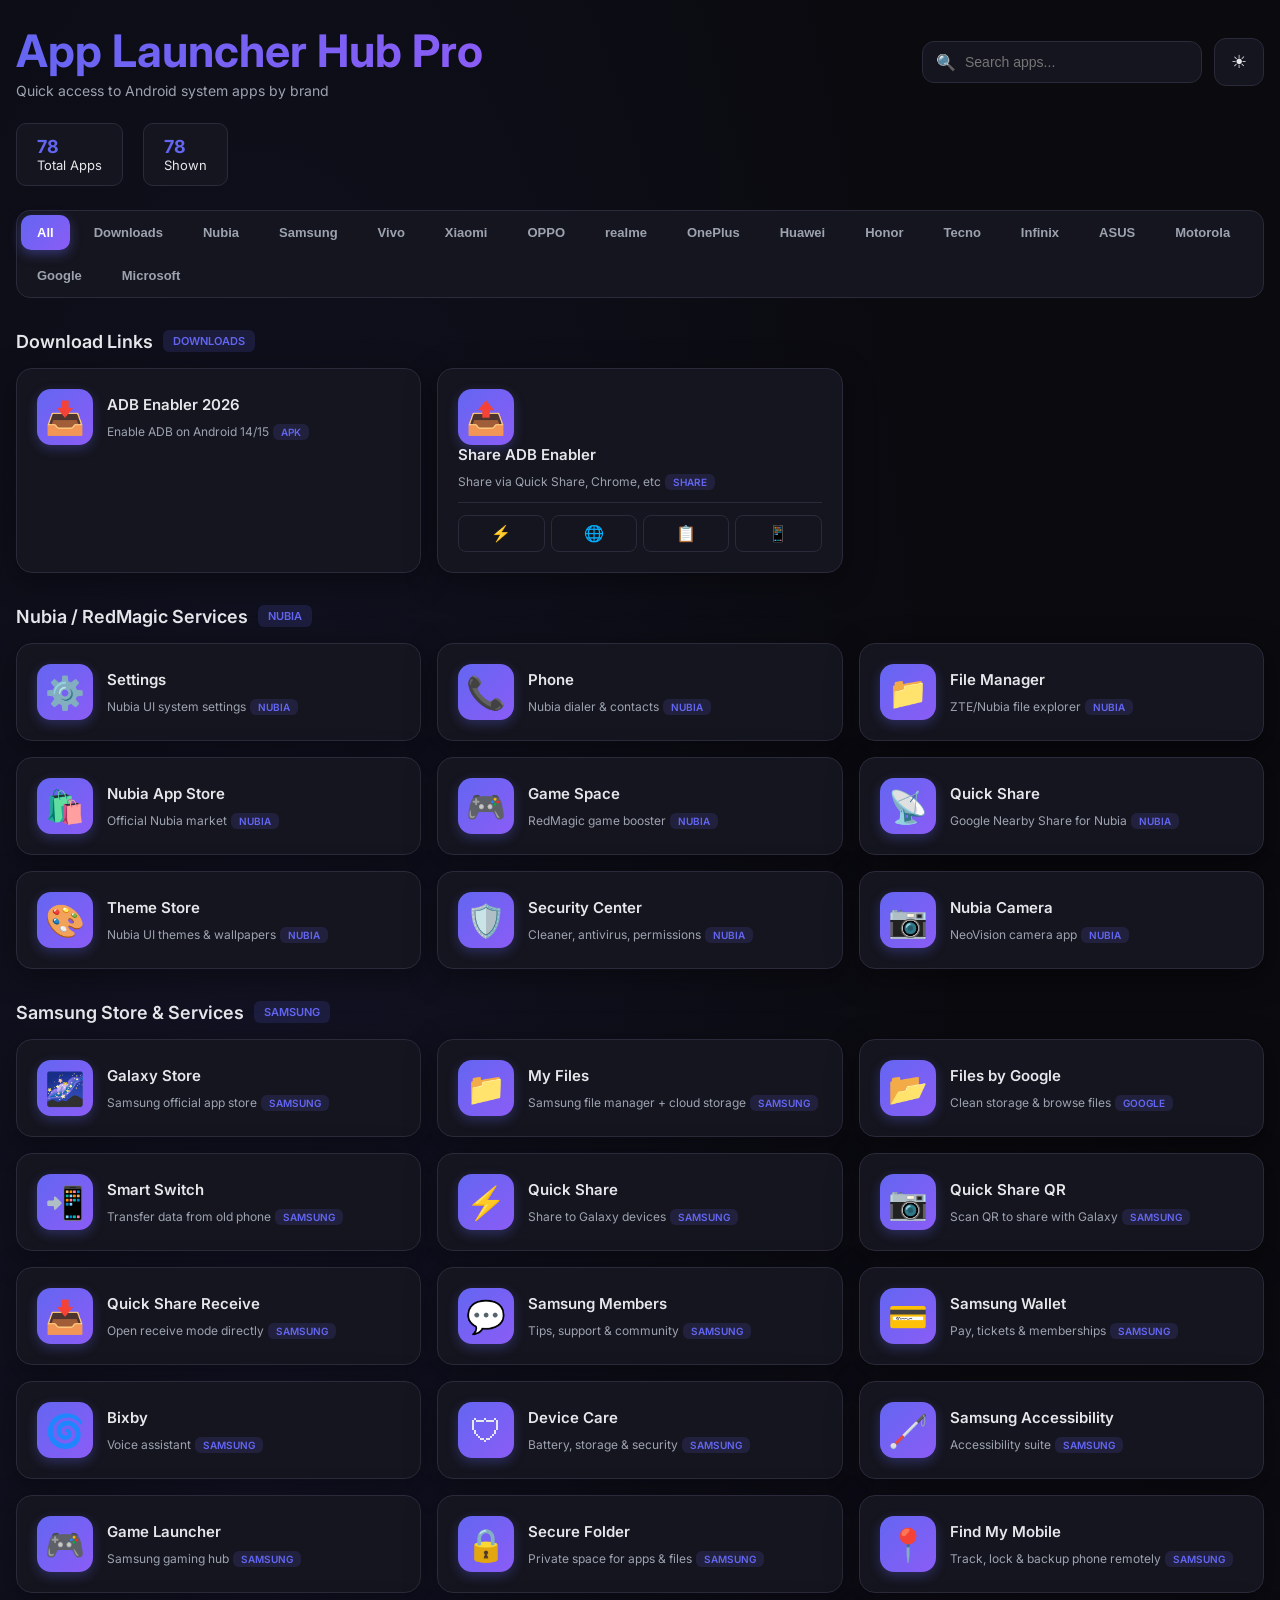
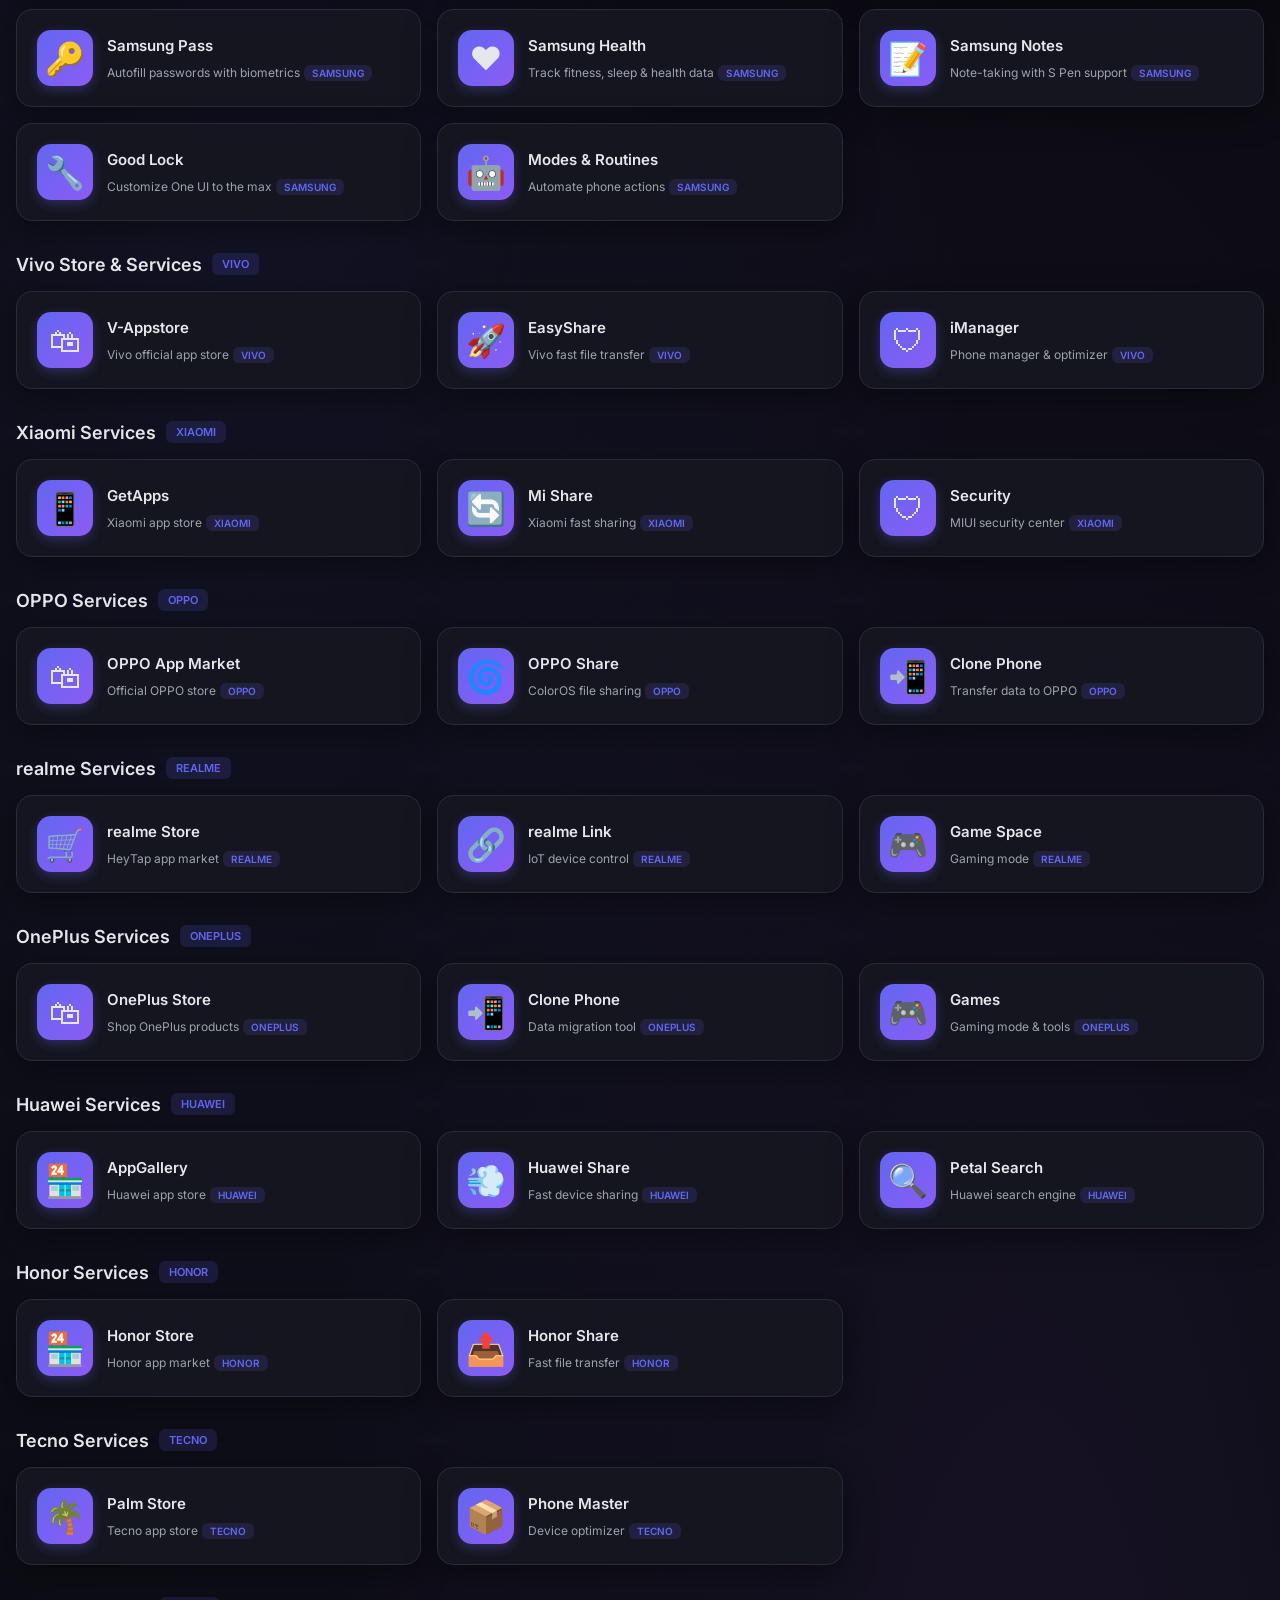
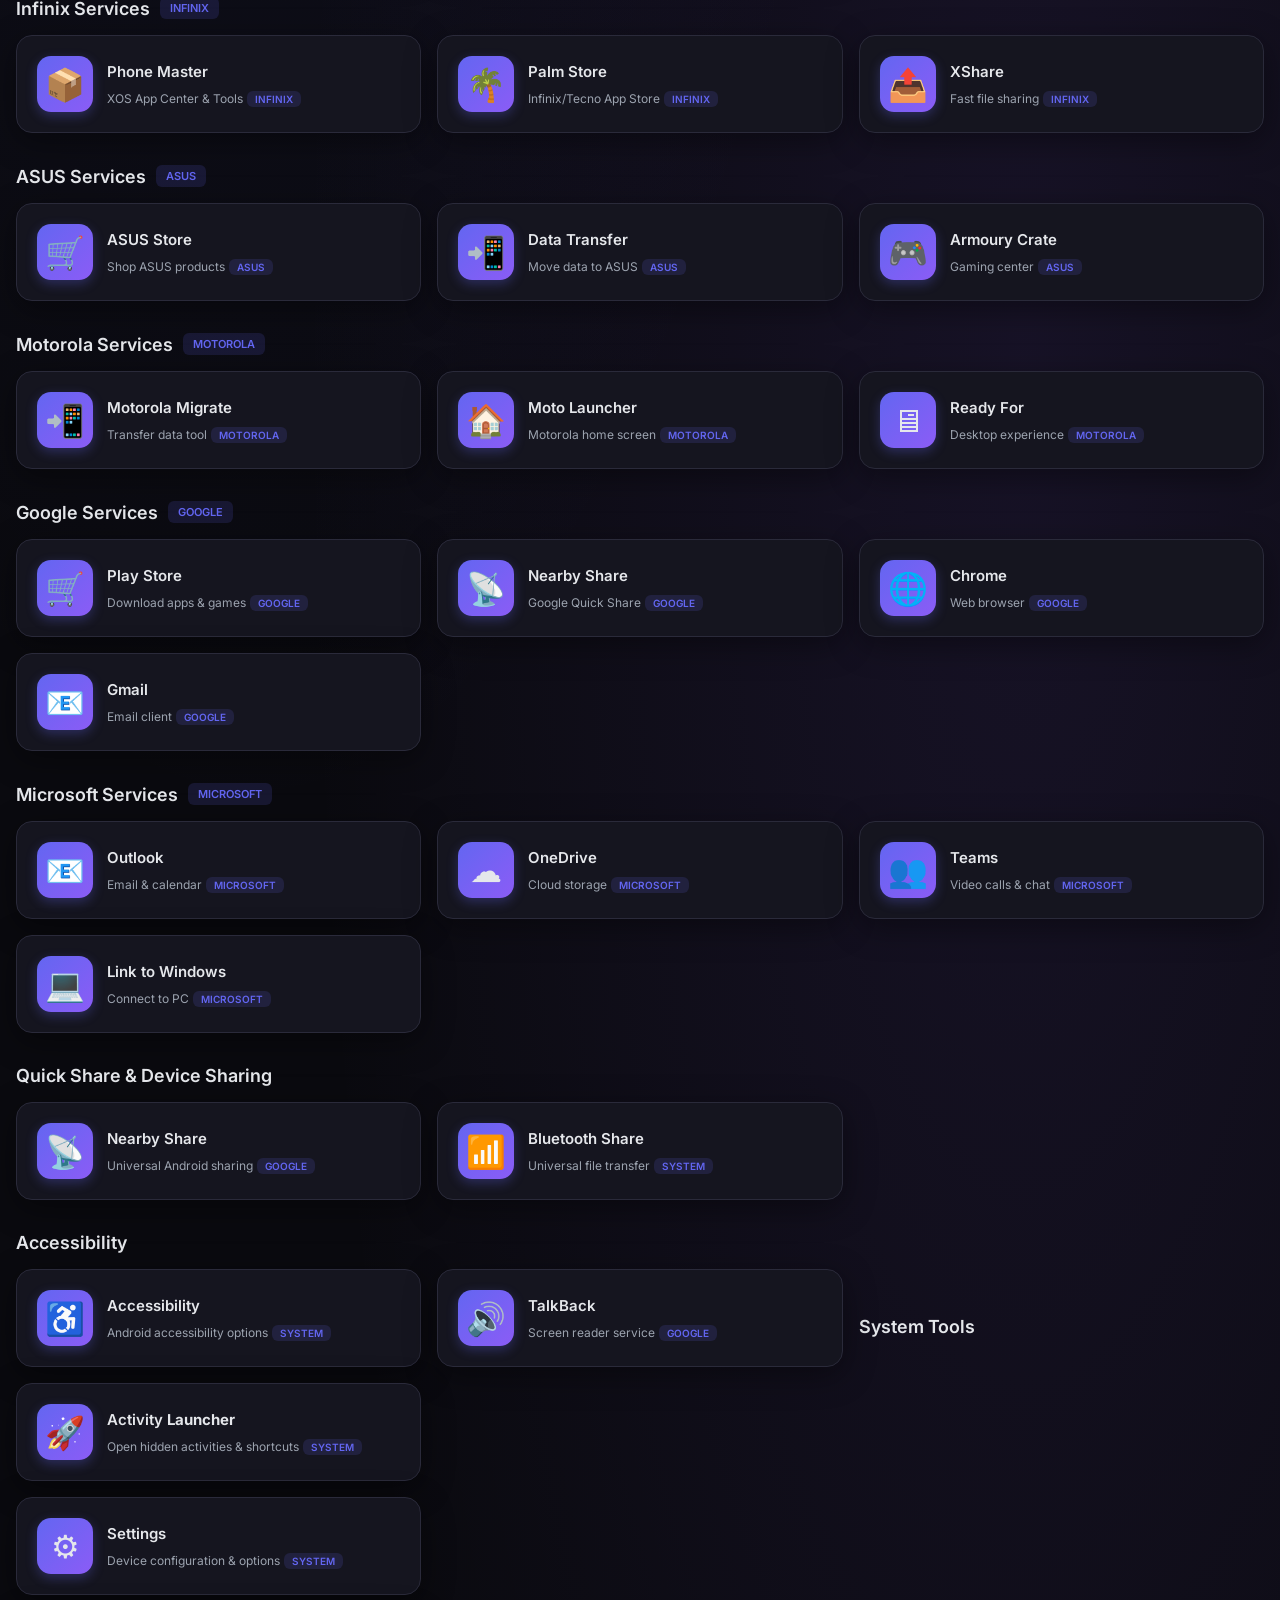
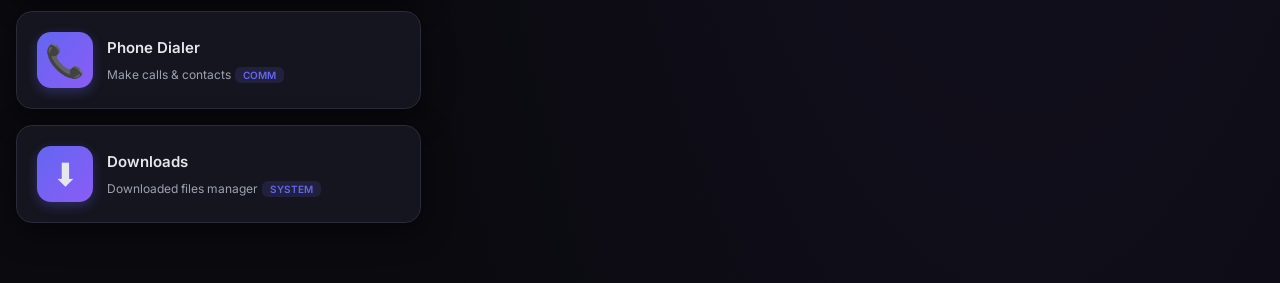
==== commit 54846c36: "Update index.html" ====
--- a/index.html
+++ b/index.html
@@ -37,6 +37,7 @@
   <div class="brand-tabs">
     <button class="brand-tab active" data-brand="all">All</button>
     <button class="brand-tab" data-brand="downloads">Downloads</button>
+    <button class="brand-tab" data-brand="nubia">Nubia</button>
     <button class="brand-tab" data-brand="samsung">Samsung</button>
     <button class="brand-tab" data-brand="vivo">Vivo</button>
     <button class="brand-tab" data-brand="xiaomi">Xiaomi</button>
@@ -83,6 +84,113 @@
       </div>
     </div>
   </div>
+  <!-- NUBIA / REDMAGIC -->
+  <div class="brand-section" data-brand="nubia">
+    <h2 class="section-title">Nubia / RedMagic Services <span class="section-badge">NUBIA</span></h2>
+    <div class="grid">
+      
+      <div class="app-card" data-name="nubia settings system">
+        <a href="intent://com.android.settings/#Intent;scheme=android-app;end" target="_blank" rel="noopener">
+          <div class="icon">⚙️</div>
+          <div class="app-info">
+            <span class="app-name">Settings</span>
+            <span class="app-desc">Nubia UI system settings</span>
+            <span class="app-tag">NUBIA</span>
+          </div>
+        </a>
+      </div>
+
+      <div class="app-card" data-name="nubia phone dialer">
+        <a href="intent://com.android.dialer/#Intent;scheme=android-app;end" target="_blank" rel="noopener">
+          <div class="icon">📞</div>
+          <div class="app-info">
+            <span class="app-name">Phone</span>
+            <span class="app-desc">Nubia dialer & contacts</span>
+            <span class="app-tag">NUBIA</span>
+          </div>
+        </a>
+      </div>
+
+      <div class="app-card" data-name="nubia file manager">
+        <a href="intent://com.zte.filemanager/#Intent;scheme=android-app;end" target="_blank" rel="noopener">
+          <div class="icon">📁</div>
+          <div class="app-info">
+            <span class="app-name">File Manager</span>
+            <span class="app-desc">ZTE/Nubia file explorer</span>
+            <span class="app-tag">NUBIA</span>
+          </div>
+        </a>
+      </div>
+
+      <div class="app-card" data-name="nubia app store">
+        <a href="intent://com.nubia.appstore/#Intent;scheme=android-app;end" target="_blank" rel="noopener">
+          <div class="icon">🛍️</div>
+          <div class="app-info">
+            <span class="app-name">Nubia App Store</span>
+            <span class="app-desc">Official Nubia market</span>
+            <span class="app-tag">NUBIA</span>
+          </div>
+        </a>
+      </div>
+
+      <div class="app-card" data-name="redmagic game space gamebooster">
+        <a href="intent://com.zte.nubia.gamebooster/#Intent;scheme=android-app;end" target="_blank" rel="noopener">
+          <div class="icon">🎮</div>
+          <div class="app-info">
+            <span class="app-name">Game Space</span>
+            <span class="app-desc">RedMagic game booster</span>
+            <span class="app-tag">NUBIA</span>
+          </div>
+        </a>
+      </div>
+
+      <div class="app-card" data-name="nubia share quick share nearby">
+        <a href="intent://com.google.android.gms/.nearby.sharing.ReceiveSurfaceActivity/#Intent;scheme=android-app;end" target="_blank" rel="noopener">
+          <div class="icon">📡</div>
+          <div class="app-info">
+            <span class="app-name">Quick Share</span>
+            <span class="app-desc">Google Nearby Share for Nubia</span>
+            <span class="app-tag">NUBIA</span>
+          </div>
+        </a>
+      </div>
+
+      <div class="app-card" data-name="nubia theme store">
+        <a href="intent://com.zte.nubia.themestore/#Intent;scheme=android-app;end" target="_blank" rel="noopener">
+          <div class="icon">🎨</div>
+          <div class="app-info">
+            <span class="app-name">Theme Store</span>
+            <span class="app-desc">Nubia UI themes & wallpapers</span>
+            <span class="app-tag">NUBIA</span>
+          </div>
+        </a>
+      </div>
+
+      <div class="app-card" data-name="nubia security center">
+        <a href="intent://com.zte.nubia.security/#Intent;scheme=android-app;end" target="_blank" rel="noopener">
+          <div class="icon">🛡️</div>
+          <div class="app-info">
+            <span class="app-name">Security Center</span>
+            <span class="app-desc">Cleaner, antivirus, permissions</span>
+            <span class="app-tag">NUBIA</span>
+          </div>
+        </a>
+      </div>
+
+      <div class="app-card" data-name="nubia camera">
+        <a href="intent://com.zte.camera/#Intent;scheme=android-app;end" target="_blank" rel="noopener">
+          <div class="icon">📷</div>
+          <div class="app-info">
+            <span class="app-name">Nubia Camera</span>
+            <span class="app-desc">NeoVision camera app</span>
+            <span class="app-tag">NUBIA</span>
+          </div>
+        </a>
+      </div>
+
+    </div>
+  </div>
+
 
   <!-- SAMSUNG -->
 <div class="brand-section" data-brand="samsung">
